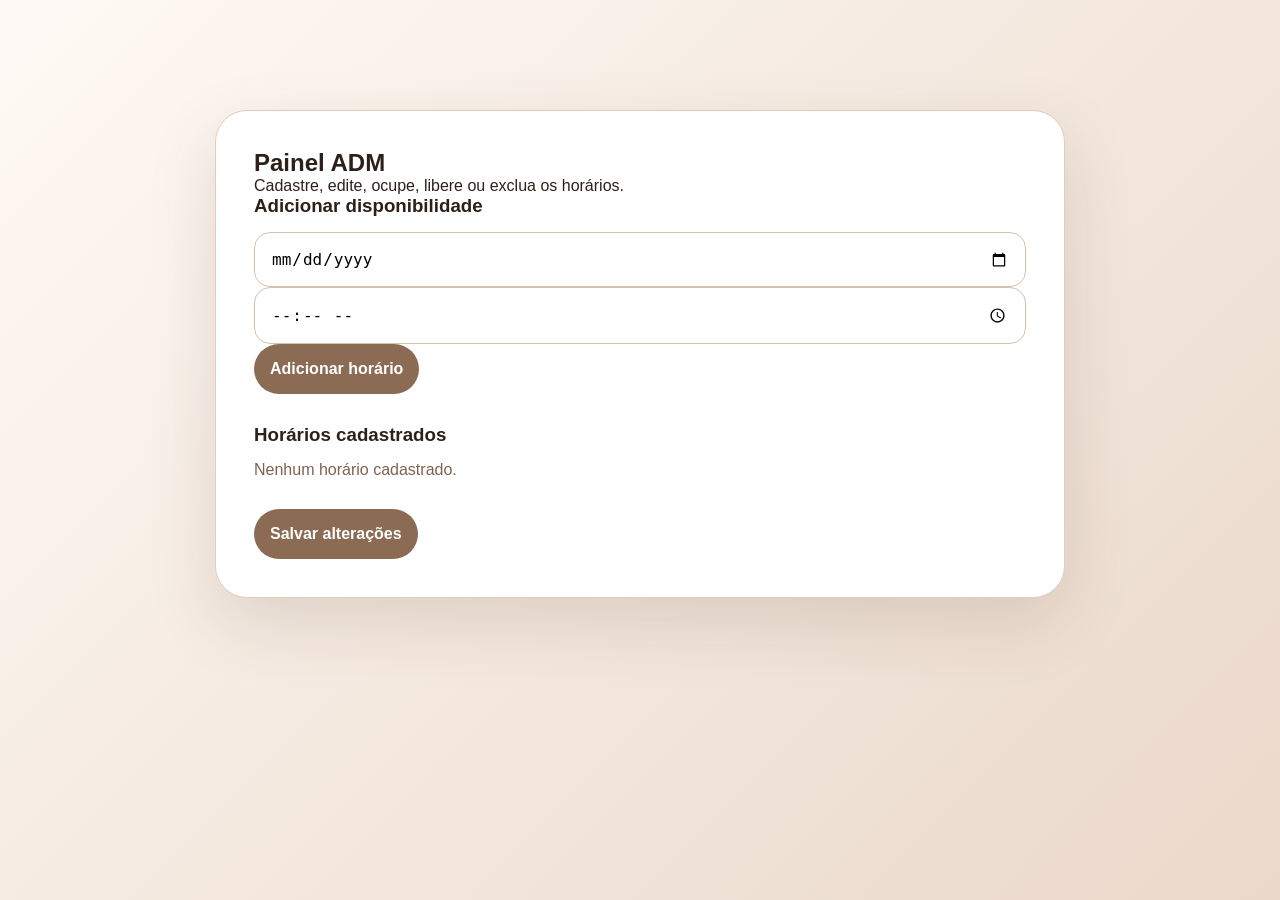
==== admin.html @ e7f26236 "Atualização" ====
<!DOCTYPE html>
<html lang="pt-BR">
<head>
  <meta charset="UTF-8">
  <meta name="viewport" content="width=device-width, initial-scale=1.0">
  <title>Painel ADM - Andressa Santos</title>
  <link rel="stylesheet" href="style.css">
</head>
<body>

<section class="agenda">
  <div class="agenda-box">
    <h2>Painel ADM</h2>
    <p>Cadastre, edite, ocupe, libere ou exclua os horários.</p>

    <div id="mensagemAdmin" class="mensagem-admin"></div>

    <div class="agenda-etapa">
      <h3>Adicionar disponibilidade</h3>

      <input type="date" id="adminData">
      <input type="time" id="adminHorario">

      <button class="btn-confirmar" onclick="adicionarHorario()">
        Adicionar horário
      </button>
    </div>

    <div class="agenda-etapa">
      <h3>Horários cadastrados</h3>
      <div id="listaHorarios" class="lista-admin"></div>
    </div>

    <button class="btn-confirmar" onclick="salvarHorarios()">
      Salvar alterações
    </button>
  </div>
</section>

<script>
  let disponibilidades = JSON.parse(localStorage.getItem("disponibilidades")) || [];
  let editandoIndex = null;

  disponibilidades = disponibilidades.map(item => ({
    ...item,
    status: item.status || "disponivel"
  }));

  function mostrarMensagem(texto) {
    const msg = document.getElementById("mensagemAdmin");
    msg.innerText = texto;
    msg.classList.add("ativo");

    setTimeout(() => {
      msg.classList.remove("ativo");
    }, 2500);
  }

  function adicionarHorario() {
    const data = document.getElementById("adminData").value;
    const horario = document.getElementById("adminHorario").value;

    if (!data || !horario) {
      mostrarMensagem("Escolha uma data e um horário.");
      return;
    }

    if (editandoIndex !== null) {
      disponibilidades[editandoIndex] = {
        ...disponibilidades[editandoIndex],
        data,
        horario
      };

      editandoIndex = null;
      mostrarMensagem("Horário editado com sucesso!");
    } else {
      disponibilidades.push({
        data,
        horario,
        status: "disponivel"
      });

      mostrarMensagem("Horário adicionado com sucesso!");
    }

    document.getElementById("adminData").value = "";
    document.getElementById("adminHorario").value = "";

    salvarAutomatico();
    renderizarHorarios();
  }

  function editarHorario(index) {
    document.getElementById("adminData").value = disponibilidades[index].data;
    document.getElementById("adminHorario").value = disponibilidades[index].horario;

    editandoIndex = index;
    mostrarMensagem("Edite os campos e clique em Adicionar horário.");
  }

  function alternarStatus(index) {
    if (disponibilidades[index].status === "ocupado") {
      disponibilidades[index].status = "disponivel";
      mostrarMensagem("Horário liberado.");
    } else {
      disponibilidades[index].status = "ocupado";
      mostrarMensagem("Horário marcado como ocupado.");
    }

    salvarAutomatico();
    renderizarHorarios();
  }

  function excluirHorario(index) {
    if (!confirm("Tem certeza que deseja excluir este horário?")) {
      return;
    }

    disponibilidades.splice(index, 1);
    salvarAutomatico();
    renderizarHorarios();
    mostrarMensagem("Horário excluído.");
  }

  function salvarAutomatico() {
    localStorage.setItem("disponibilidades", JSON.stringify(disponibilidades));
  }

  function salvarHorarios() {
    salvarAutomatico();
    mostrarMensagem("Alterações salvas com sucesso!");
  }

  function formatarData(data) {
    const partes = data.split("-");
    return `${partes[2]}/${partes[1]}/${partes[0]}`;
  }

  function renderizarHorarios() {
    const lista = document.getElementById("listaHorarios");
    lista.innerHTML = "";

    if (disponibilidades.length === 0) {
      lista.innerHTML = "<p class='aviso'>Nenhum horário cadastrado.</p>";
      return;
    }

    disponibilidades.forEach((item, index) => {
      const card = document.createElement("div");
      card.className = `card-horario-admin ${item.status === "ocupado" ? "ocupado" : ""}`;

      const textoStatus = item.status === "ocupado" ? "Ocupado" : "Disponível";
      const botaoStatus = item.status === "ocupado" ? "Liberar" : "Ocupar";

      card.innerHTML = `
        <div>
          <strong>${formatarData(item.data)}</strong>
          <span>${item.horario}</span>
          <small>${textoStatus}</small>
        </div>

        <div class="acoes-admin">
          <button onclick="editarHorario(${index})">Editar</button>
          <button onclick="alternarStatus(${index})" class="${item.status === "ocupado" ? "liberar" : "ocupar"}">${botaoStatus}</button>
          <button onclick="excluirHorario(${index})" class="excluir">Excluir</button>
        </div>
      `;

      lista.appendChild(card);
    });
  }

  renderizarHorarios();
</script>

</body>
</html>
---- style.css ----
* {
  margin: 0;
  padding: 0;
  box-sizing: border-box;
}

body {
  background: #f6eee7;
  color: #2d201b;
  overflow-x: hidden;
  font-family: "Segoe UI", sans-serif;
}

.topo {
  height: 75px;
  padding: 0 8%;
  display: flex;
  justify-content: space-between;
  align-items: center;
  background: #fffaf6;
  box-shadow: 0 5px 25px rgba(80, 50, 30, 0.06);
  position: fixed;
  top: 0;
  width: 100%;
  z-index: 50;
}

.topo h1 {
  color: #7d614d;
  font-size: 24px;
}

.topo nav {
  display: flex;
  gap: 25px;
}

.topo nav a {
  color: #3f2d27;
  text-decoration: none;
  font-weight: 700;
}

.home {
  min-height: 100vh;
  padding-top: 75px;
}

.hero {
  min-height: calc(100vh - 75px);
  padding: 5% 8%;
  display: grid;
  grid-template-columns: 0.82fr 1.18fr;
  align-items: center;
  gap: 55px;
  background: linear-gradient(135deg, #fffaf5, #ead8ca);
}

.logo-imagem img {
  width: 390px;
  max-width: 100%;
  display: block;
  margin-bottom: 22px;
}

.texto p {
  max-width: 500px;
  color: #5f4639;
  font-size: 18px;
  line-height: 1.6;
}

.botoes {
  display: flex;
  gap: 16px;
  margin-top: 32px;
}

.btn {
  padding: 15px 28px;
  border-radius: 40px;
  text-decoration: none;
  font-weight: 800;
  cursor: pointer;
  font-size: 16px;
}

.principal {
  background: #8b6b54;
  color: white;
  border: none;
}

.secundario {
  background: transparent;
  border: 1px solid #8b6b54;
  color: #8b6b54;
}

.visual {
  display: flex;
  justify-content: center;
  align-items: center;
}

.banner-codigo {
  width: 100%;
  max-width: 880px;
  height: 535px;
  position: relative;
  overflow: hidden;
  border-radius: 42px;
  background: linear-gradient(135deg, #ead9c9, #c7a084);
  box-shadow: 0 35px 90px rgba(79, 51, 31, 0.22);
}

.faixa-linhas {
  position: absolute;
  left: 0;
  top: 0;
  width: 22%;
  height: 100%;
  background: repeating-linear-gradient(
    90deg,
    #d1b69d 0px,
    #d1b69d 8px,
    #ead8c8 8px,
    #ead8c8 16px
  );
}

.curva-clara {
  position: absolute;
  right: 21%;
  top: -12%;
  width: 58%;
  height: 125%;
  background: linear-gradient(135deg, #f7eadc, #ead7c4);
  border-radius: 0 0 0 75%;
  box-shadow:
    -25px 0 45px rgba(255, 246, 228, 0.75),
    0 0 60px rgba(255, 238, 210, 0.6);
}

.detalhe-direita {
  position: absolute;
  right: 0;
  top: 0;
  width: 23%;
  height: 100%;
  background: linear-gradient(180deg, #c8a084, #b98f72);
}

.foto-banner {
  position: absolute;
  left: 45px;
  bottom: 45px;
  width: 325px;
  height: 325px;
  border-radius: 34px;
  overflow: hidden;
  border: 8px solid rgba(255, 255, 255, 0.82);
  box-shadow: 0 25px 65px rgba(72, 45, 26, 0.2);
  z-index: 5;
}

.foto-banner img {
  width: 100%;
  height: 100%;
  object-fit: cover;
}

.texto-banner {
  position: absolute;
  z-index: 6;
  right: 70px;
  top: 105px;
  width: 390px;
  color: #6a4d35;
}

.texto-banner h2 {
  font-family: "Playfair Display", serif;
  font-size: 118px;
  line-height: 0.85;
  text-align: center;
  background: linear-gradient(145deg, #f8df8a, #bd8b2f, #7d581d);
  background-clip: text;
  -webkit-background-clip: text;
  -webkit-text-fill-color: transparent;
  filter:
    drop-shadow(0 0 10px rgba(255, 224, 145, 0.55))
    drop-shadow(0 8px 10px rgba(70, 45, 20, 0.18));
}

.ornamento {
  display: flex;
  align-items: center;
  justify-content: center;
  gap: 13px;
  color: #9a744d;
  margin: 24px 0 28px;
}

.ornamento span {
  width: 82px;
  height: 1px;
  background: #9a744d;
}

.texto-banner p {
  font-size: 22px;
  line-height: 1.7;
  color: #6a4d35;
}

.escondido {
  display: none;
}

.agenda {
  min-height: 100vh;
  padding: 110px 8% 50px;
  background: linear-gradient(135deg, #fffaf5, #ead8ca);
}

.agenda-box {
  max-width: 850px;
  margin: 0 auto;
  background: white;
  padding: 38px;
  border-radius: 32px;
  box-shadow: 0 25px 70px rgba(79, 51, 31, 0.14);
  border: 1px solid #e2cdbc;
}

.voltar {
  border: none;
  background: transparent;
  color: #8b6b54;
  font-weight: 800;
  font-size: 16px;
  cursor: pointer;
  margin-bottom: 20px;
}

.agenda-cabecalho {
  text-align: center;
  margin-bottom: 40px;
}

.agenda-cabecalho span {
  color: #9a744d;
  font-weight: 800;
  letter-spacing: 4px;
  font-size: 13px;
}

.agenda-cabecalho h2 {
  font-size: 42px;
  margin: 10px 0;
}

.agenda-cabecalho p {
  color: #5f4639;
}

.agenda-etapa {
  margin-bottom: 30px;
}

.agenda-etapa h3 {
  margin-bottom: 15px;
}

.servico-opcoes,
.horarios {
  display: flex;
  flex-wrap: wrap;
  gap: 12px;
}

.servico-btn,
.horario-btn {
  padding: 13px 22px;
  border-radius: 30px;
  border: 1px solid #d8c0ad;
  background: #fbf6f0;
  color: #5f4639;
  font-weight: 800;
  cursor: pointer;
}

.servico-btn.ativo,
.horario-btn.ativo {
  background: #8b6b54;
  color: white;
  border-color: #8b6b54;
}

.agenda-etapa input {
  width: 100%;
  padding: 16px;
  border-radius: 16px;
  border: 1px solid #d8c0ad;
  font-size: 16px;
  outline: none;
}

.dados {
  display: flex;
  flex-direction: column;
  gap: 14px;
}

.btn-confirmar {
  padding: 16px;
  border-radius: 35px;
  background: #8b6b54;
  color: white;
  border: none;
  font-size: 16px;
  font-weight: 900;
  cursor: pointer;
}

.aviso {
  color: #7d6254;
}

@media (max-width: 900px) {
  .topo {
    height: auto;
    padding: 18px 6%;
    flex-direction: column;
    gap: 12px;
  }

  .topo h1 {
    font-size: 20px;
  }

  .home {
    padding-top: 115px;
  }

  .hero {
    grid-template-columns: 1fr;
    text-align: center;
    padding: 40px 6%;
  }

  .logo-imagem img {
    width: 330px;
    margin: 0 auto 22px;
  }

  .botoes {
    justify-content: center;
  }

  .banner-codigo {
    height: 640px;
  }

  .foto-banner {
    left: 50%;
    transform: translateX(-50%);
    bottom: 35px;
    width: 280px;
    height: 280px;
  }

  .texto-banner {
    top: 70px;
    left: 50%;
    transform: translateX(-50%);
    right: auto;
    width: 85%;
    text-align: center;
  }

  .texto-banner h2 {
    font-size: 92px;
  }

  .texto-banner p {
    font-size: 18px;
  }
}

.mensagem-admin {
  display: none;
  margin: 18px 0;
  padding: 14px 18px;
  border-radius: 18px;
  background: #f4e6d8;
  color: #5f4639;
  font-weight: 800;
  border: 1px solid #d8c0ad;
}

.mensagem-admin.ativo {
  display: block;
}

.lista-admin {
  display: flex;
  flex-direction: column;
  gap: 14px;
}

.card-horario-admin {
  display: flex;
  justify-content: space-between;
  align-items: center;
  gap: 12px;
  padding: 16px;
  border-radius: 20px;
  background: #fbf6f0;
  border: 1px solid #d8c0ad;
}

.card-horario-admin strong {
  display: block;
  color: #2d201b;
}

.card-horario-admin span {
  color: #7d614d;
  font-weight: 800;
}

.acoes-admin {
  display: flex;
  gap: 8px;
}

.acoes-admin button {
  border: none;
  padding: 10px 14px;
  border-radius: 20px;
  background: #8b6b54;
  color: white;
  font-weight: 800;
  cursor: pointer;
}

.acoes-admin .excluir {
  background: #8f3f35;
}

.horario-btn.ocupado {
  background: #8f3f35;
  color: white;
  border-color: #8f3f35;
  opacity: 0.85;
  cursor: not-allowed;
}

.horario-btn.ocupado::after {
  content: " ocupado";
  font-size: 12px;
  opacity: 0.9;
}

.card-horario-admin.ocupado {
  background: #fff0ee;
  border-color: #b55a50;
}

.card-horario-admin small {
  display: block;
  margin-top: 4px;
  font-weight: 800;
  color: #8b6b54;
}

.card-horario-admin.ocupado small {
  color: #8f3f35;
}

.acoes-admin .ocupar {
  background: #8f3f35;
}

.acoes-admin .liberar {
  background: #3f7f5f;
}

.acoes-admin .excluir {
  background: #2d201b;
}

.aviso-cliente {
  display: none;
  margin-bottom: 18px;
  padding: 14px 18px;
  border-radius: 18px;
  background: #fff0ee;
  border: 1px solid #b55a50;
  color: #8f3f35;
  font-weight: 800;
  text-align: center;
}

.aviso-cliente.ativo {
  display: block;
}
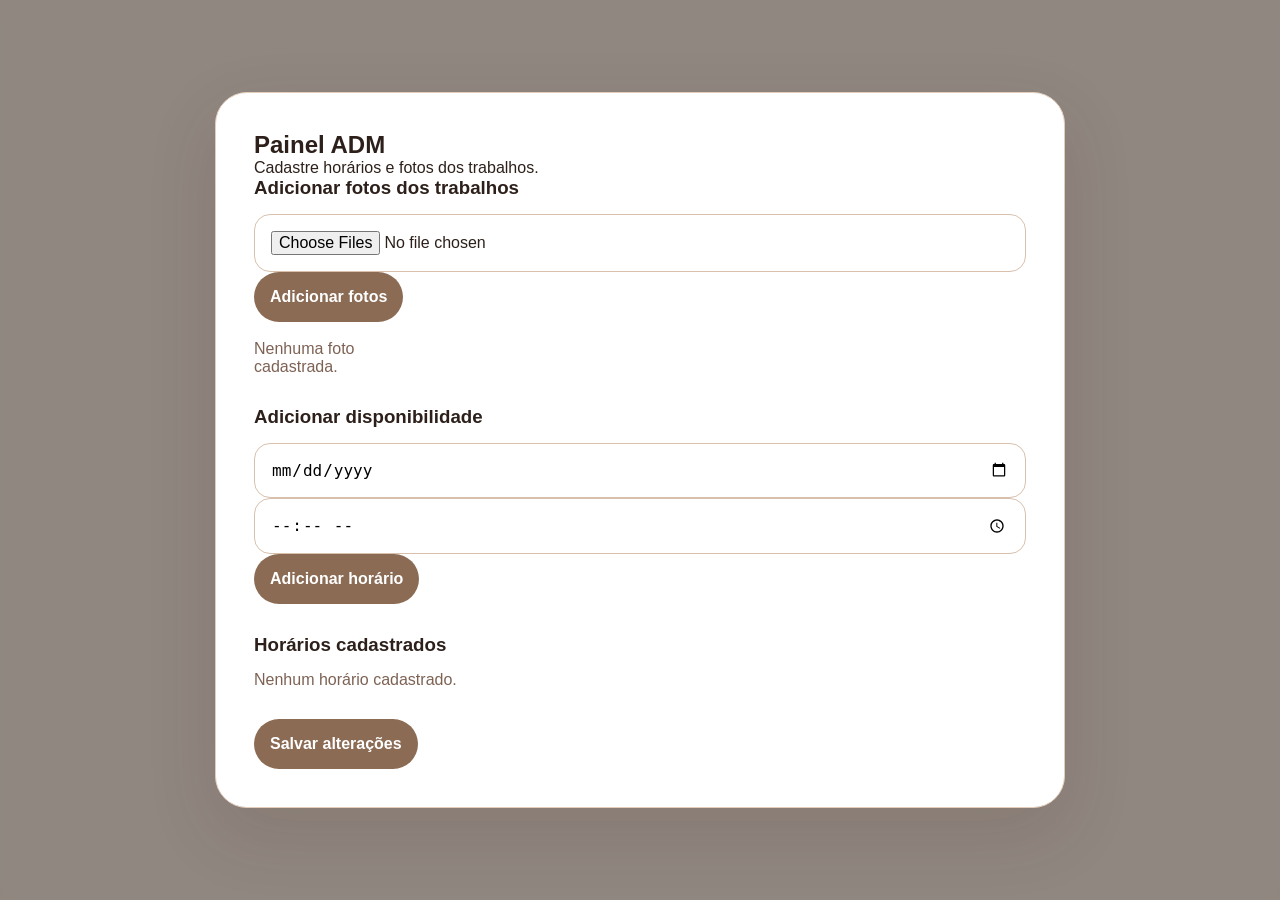
==== commit d0f26956: "Atualização" ====
--- a/admin.html
+++ b/admin.html
@@ -11,9 +11,21 @@
 <section class="agenda">
   <div class="agenda-box">
     <h2>Painel ADM</h2>
-    <p>Cadastre, edite, ocupe, libere ou exclua os horários.</p>
+    <p>Cadastre horários e fotos dos trabalhos.</p>
 
     <div id="mensagemAdmin" class="mensagem-admin"></div>
+
+    <div class="agenda-etapa">
+      <h3>Adicionar fotos dos trabalhos</h3>
+
+      <input type="file" id="adminFotos" accept="image/*" multiple>
+
+      <button class="btn-confirmar" onclick="adicionarFotos()">
+        Adicionar fotos
+      </button>
+
+      <div id="listaFotosAdmin" class="lista-fotos-admin"></div>
+    </div>
 
     <div class="agenda-etapa">
       <h3>Adicionar disponibilidade</h3>
@@ -39,6 +51,7 @@
 
 <script>
   let disponibilidades = JSON.parse(localStorage.getItem("disponibilidades")) || [];
+  let fotosTrabalhos = JSON.parse(localStorage.getItem("fotosTrabalhos")) || [];
   let editandoIndex = null;
 
   disponibilidades = disponibilidades.map(item => ({
@@ -54,6 +67,69 @@
     setTimeout(() => {
       msg.classList.remove("ativo");
     }, 2500);
+  }
+
+  function adicionarFotos() {
+    const input = document.getElementById("adminFotos");
+    const arquivos = Array.from(input.files);
+
+    if (arquivos.length === 0) {
+      mostrarMensagem("Selecione uma ou mais fotos.");
+      return;
+    }
+
+    let carregadas = 0;
+
+    arquivos.forEach(arquivo => {
+      const leitor = new FileReader();
+
+      leitor.onload = function(evento) {
+        fotosTrabalhos.push(evento.target.result);
+        carregadas++;
+
+        if (carregadas === arquivos.length) {
+          localStorage.setItem("fotosTrabalhos", JSON.stringify(fotosTrabalhos));
+          input.value = "";
+          renderizarFotosAdmin();
+          mostrarMensagem("Fotos adicionadas com sucesso!");
+        }
+      };
+
+      leitor.readAsDataURL(arquivo);
+    });
+  }
+
+  function excluirFoto(index) {
+    if (!confirm("Tem certeza que deseja excluir esta foto?")) {
+      return;
+    }
+
+    fotosTrabalhos.splice(index, 1);
+    localStorage.setItem("fotosTrabalhos", JSON.stringify(fotosTrabalhos));
+    renderizarFotosAdmin();
+    mostrarMensagem("Foto excluída.");
+  }
+
+  function renderizarFotosAdmin() {
+    const lista = document.getElementById("listaFotosAdmin");
+    lista.innerHTML = "";
+
+    if (fotosTrabalhos.length === 0) {
+      lista.innerHTML = "<p class='aviso'>Nenhuma foto cadastrada.</p>";
+      return;
+    }
+
+    fotosTrabalhos.forEach((foto, index) => {
+      const card = document.createElement("div");
+      card.className = "card-foto-admin";
+
+      card.innerHTML = `
+        <img src="${foto}" alt="Foto do trabalho">
+        <button onclick="excluirFoto(${index})">Excluir</button>
+      `;
+
+      lista.appendChild(card);
+    });
   }
 
   function adicionarHorario() {
@@ -171,6 +247,7 @@
     });
   }
 
+  renderizarFotosAdmin();
   renderizarHorarios();
 </script>
 
--- a/style.css
+++ b/style.css
@@ -215,7 +215,8 @@
 }
 
 .escondido {
-  display: none;
+  opacity: 0;
+  pointer-events: none;
 }
 
 .agenda {
@@ -506,4 +507,73 @@
 
 .aviso-cliente.ativo {
   display: block;
+}
+
+.agenda {
+  position: fixed;
+  inset: 0;
+  background: rgba(20, 10, 5, 0.45);
+  backdrop-filter: blur(8px);
+  z-index: 999;
+
+  display: flex;
+  justify-content: center;
+  align-items: center;
+
+  padding: 30px;
+
+  transition: 0.3s;
+}
+
+.agenda-box {
+  width: 100%;
+  max-width: 850px;
+
+  max-height: 92vh;
+  overflow-y: auto;
+
+  animation: subirModal 0.35s ease;
+}
+
+.foto-banner img {
+  transition: opacity 0.3s ease;
+}
+
+.foto-banner img.trocando {
+  opacity: 0;
+}
+
+.lista-fotos-admin {
+  margin-top: 18px;
+  display: grid;
+  grid-template-columns: repeat(auto-fill, minmax(130px, 1fr));
+  gap: 14px;
+}
+
+.card-foto-admin {
+  background: #fbf6f0;
+  border: 1px solid #d8c0ad;
+  border-radius: 18px;
+  overflow: hidden;
+  padding: 8px;
+}
+
+.card-foto-admin img {
+  width: 100%;
+  height: 120px;
+  object-fit: cover;
+  border-radius: 14px;
+  display: block;
+}
+
+.card-foto-admin button {
+  width: 100%;
+  margin-top: 8px;
+  border: none;
+  padding: 9px;
+  border-radius: 14px;
+  background: #2d201b;
+  color: white;
+  font-weight: 800;
+  cursor: pointer;
 }
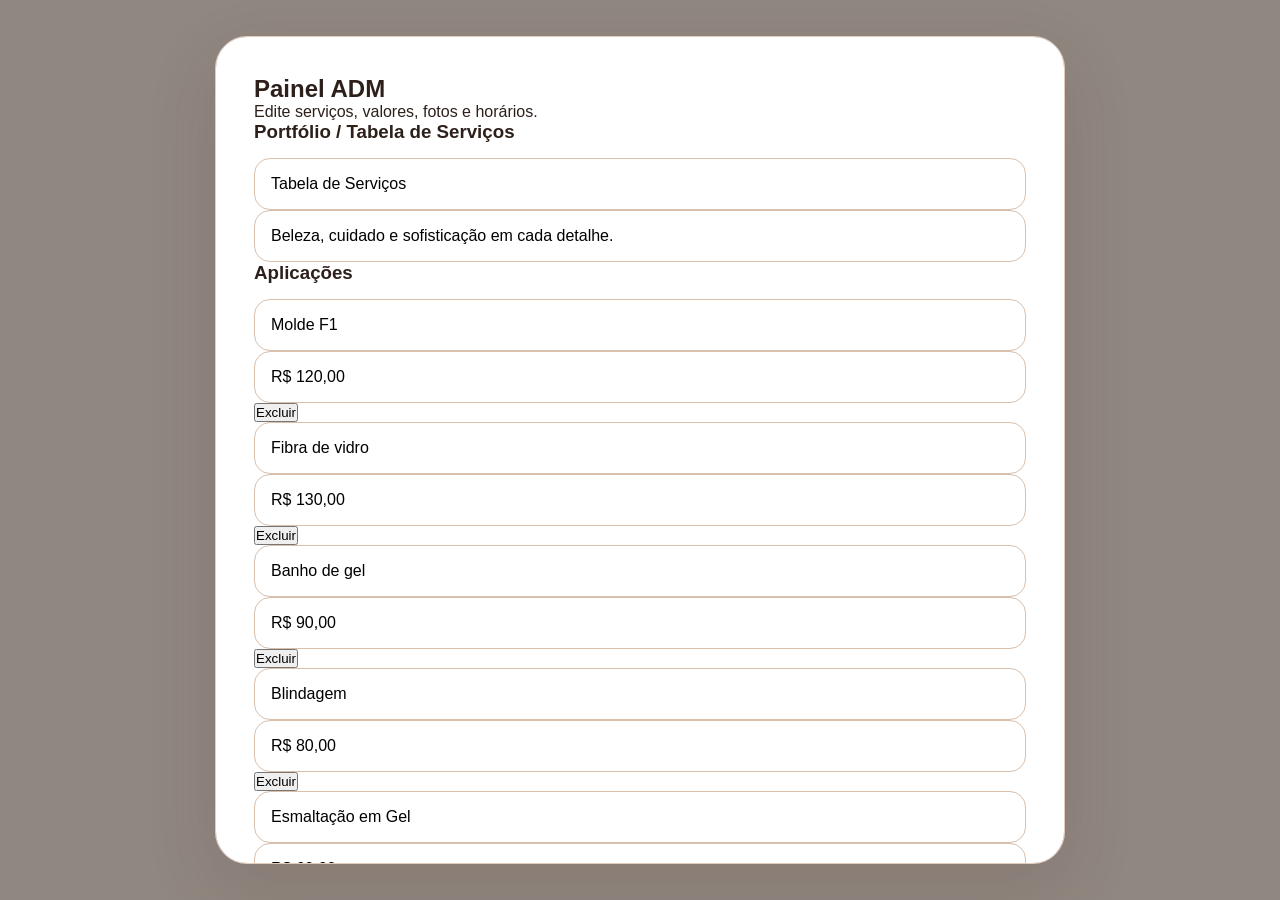
==== commit de33405d: "galeria de fotos na home" ====
--- a/admin.html
+++ b/admin.html
@@ -11,20 +11,30 @@
 <section class="agenda">
   <div class="agenda-box">
     <h2>Painel ADM</h2>
-    <p>Cadastre horários e fotos dos trabalhos.</p>
+    <p>Edite serviços, valores, fotos e horários.</p>
 
     <div id="mensagemAdmin" class="mensagem-admin"></div>
 
     <div class="agenda-etapa">
-      <h3>Adicionar fotos dos trabalhos</h3>
-
-      <input type="file" id="adminFotos" accept="image/*" multiple>
-
-      <button class="btn-confirmar" onclick="adicionarFotos()">
-        Adicionar fotos
-      </button>
-
-      <div id="listaFotosAdmin" class="lista-fotos-admin"></div>
+      <h3>Portfólio / Tabela de Serviços</h3>
+
+      <input type="text" id="portfolioTituloAdmin" placeholder="Título">
+      <input type="text" id="portfolioSubtituloAdmin" placeholder="Subtítulo">
+
+      <h3>Aplicações</h3>
+      <div id="listaAplicacoesAdmin"></div>
+      <button class="btn-confirmar" onclick="adicionarServico('aplicacoes')">Adicionar aplicação</button>
+
+      <h3>Manutenções</h3>
+      <div id="listaManutencoesAdmin"></div>
+      <button class="btn-confirmar" onclick="adicionarServico('manutencoes')">Adicionar manutenção</button>
+
+      <h3>Fotos do portfólio</h3>
+      <p class="aviso">Use nomes como: ./fotos/foto01.png</p>
+      <div id="listaFotosPortfolioAdmin"></div>
+      <button class="btn-confirmar" onclick="adicionarFotoPortfolio()">Adicionar foto</button>
+
+      <button class="btn-confirmar" onclick="salvarPortfolio()">Salvar portfólio</button>
     </div>
 
     <div class="agenda-etapa">
@@ -51,8 +61,33 @@
 
 <script>
   let disponibilidades = JSON.parse(localStorage.getItem("disponibilidades")) || [];
-  let fotosTrabalhos = JSON.parse(localStorage.getItem("fotosTrabalhos")) || [];
   let editandoIndex = null;
+
+  const portfolioPadrao = {
+    titulo: "Tabela de Serviços",
+    subtitulo: "Beleza, cuidado e sofisticação em cada detalhe.",
+    aplicacoes: [
+      { nome: "Molde F1", preco: "R$ 120,00" },
+      { nome: "Fibra de vidro", preco: "R$ 130,00" },
+      { nome: "Banho de gel", preco: "R$ 90,00" },
+      { nome: "Blindagem", preco: "R$ 80,00" },
+      { nome: "Esmaltação em Gel", preco: "R$ 60,00" }
+    ],
+    manutencoes: [
+      { nome: "Alongamento", preco: "R$ 90,00" },
+      { nome: "Banho de gel", preco: "R$ 60,00" }
+    ],
+    fotos: [
+      "./fotos/foto01.png",
+      "./fotos/foto02.png",
+      "./fotos/foto03.png",
+      "./fotos/foto04.png",
+      "./fotos/foto05.png",
+      "./fotos/foto06.png"
+    ]
+  };
+
+  let portfolioConfig = JSON.parse(localStorage.getItem("portfolioConfig")) || portfolioPadrao;
 
   disponibilidades = disponibilidades.map(item => ({
     ...item,
@@ -69,67 +104,88 @@
     }, 2500);
   }
 
-  function adicionarFotos() {
-    const input = document.getElementById("adminFotos");
-    const arquivos = Array.from(input.files);
-
-    if (arquivos.length === 0) {
-      mostrarMensagem("Selecione uma ou mais fotos.");
-      return;
-    }
-
-    let carregadas = 0;
-
-    arquivos.forEach(arquivo => {
-      const leitor = new FileReader();
-
-      leitor.onload = function(evento) {
-        fotosTrabalhos.push(evento.target.result);
-        carregadas++;
-
-        if (carregadas === arquivos.length) {
-          localStorage.setItem("fotosTrabalhos", JSON.stringify(fotosTrabalhos));
-          input.value = "";
-          renderizarFotosAdmin();
-          mostrarMensagem("Fotos adicionadas com sucesso!");
-        }
-      };
-
-      leitor.readAsDataURL(arquivo);
+  function renderizarPortfolioAdmin() {
+    document.getElementById("portfolioTituloAdmin").value = portfolioConfig.titulo;
+    document.getElementById("portfolioSubtituloAdmin").value = portfolioConfig.subtitulo;
+
+    renderizarServicosAdmin("aplicacoes", "listaAplicacoesAdmin");
+    renderizarServicosAdmin("manutencoes", "listaManutencoesAdmin");
+    renderizarFotosPortfolioAdmin();
+  }
+
+  function renderizarServicosAdmin(tipo, containerId) {
+    const container = document.getElementById(containerId);
+    container.innerHTML = "";
+
+    portfolioConfig[tipo].forEach((item, index) => {
+      const div = document.createElement("div");
+      div.className = "linha-admin-servico";
+
+      div.innerHTML = `
+        <input type="text" value="${item.nome}" placeholder="Nome do serviço" onchange="editarServico('${tipo}', ${index}, 'nome', this.value)">
+        <input type="text" value="${item.preco}" placeholder="Preço" onchange="editarServico('${tipo}', ${index}, 'preco', this.value)">
+        <button onclick="excluirServico('${tipo}', ${index})">Excluir</button>
+      `;
+
+      container.appendChild(div);
     });
   }
 
-  function excluirFoto(index) {
-    if (!confirm("Tem certeza que deseja excluir esta foto?")) {
-      return;
-    }
-
-    fotosTrabalhos.splice(index, 1);
-    localStorage.setItem("fotosTrabalhos", JSON.stringify(fotosTrabalhos));
-    renderizarFotosAdmin();
-    mostrarMensagem("Foto excluída.");
-  }
-
-  function renderizarFotosAdmin() {
-    const lista = document.getElementById("listaFotosAdmin");
+  function editarServico(tipo, index, campo, valor) {
+    portfolioConfig[tipo][index][campo] = valor;
+  }
+
+  function adicionarServico(tipo) {
+    portfolioConfig[tipo].push({
+      nome: "Novo serviço",
+      preco: "R$ 0,00"
+    });
+
+    renderizarPortfolioAdmin();
+  }
+
+  function excluirServico(tipo, index) {
+    portfolioConfig[tipo].splice(index, 1);
+    renderizarPortfolioAdmin();
+  }
+
+  function renderizarFotosPortfolioAdmin() {
+    const lista = document.getElementById("listaFotosPortfolioAdmin");
     lista.innerHTML = "";
 
-    if (fotosTrabalhos.length === 0) {
-      lista.innerHTML = "<p class='aviso'>Nenhuma foto cadastrada.</p>";
-      return;
-    }
-
-    fotosTrabalhos.forEach((foto, index) => {
-      const card = document.createElement("div");
-      card.className = "card-foto-admin";
-
-      card.innerHTML = `
-        <img src="${foto}" alt="Foto do trabalho">
-        <button onclick="excluirFoto(${index})">Excluir</button>
+    portfolioConfig.fotos.forEach((foto, index) => {
+      const div = document.createElement("div");
+      div.className = "linha-admin-servico";
+
+      div.innerHTML = `
+        <input type="text" value="${foto}" placeholder="./fotos/foto01.png" onchange="editarFotoPortfolio(${index}, this.value)">
+        <button onclick="excluirFotoPortfolio(${index})">Excluir</button>
       `;
 
-      lista.appendChild(card);
+      lista.appendChild(div);
     });
+  }
+
+  function editarFotoPortfolio(index, valor) {
+    portfolioConfig.fotos[index] = valor;
+  }
+
+  function adicionarFotoPortfolio() {
+    portfolioConfig.fotos.push("./fotos/foto01.png");
+    renderizarFotosPortfolioAdmin();
+  }
+
+  function excluirFotoPortfolio(index) {
+    portfolioConfig.fotos.splice(index, 1);
+    renderizarFotosPortfolioAdmin();
+  }
+
+  function salvarPortfolio() {
+    portfolioConfig.titulo = document.getElementById("portfolioTituloAdmin").value;
+    portfolioConfig.subtitulo = document.getElementById("portfolioSubtituloAdmin").value;
+
+    localStorage.setItem("portfolioConfig", JSON.stringify(portfolioConfig));
+    mostrarMensagem("Portfólio salvo com sucesso!");
   }
 
   function adicionarHorario() {
@@ -176,22 +232,15 @@
   }
 
   function alternarStatus(index) {
-    if (disponibilidades[index].status === "ocupado") {
-      disponibilidades[index].status = "disponivel";
-      mostrarMensagem("Horário liberado.");
-    } else {
-      disponibilidades[index].status = "ocupado";
-      mostrarMensagem("Horário marcado como ocupado.");
-    }
+    disponibilidades[index].status =
+      disponibilidades[index].status === "ocupado" ? "disponivel" : "ocupado";
 
     salvarAutomatico();
     renderizarHorarios();
   }
 
   function excluirHorario(index) {
-    if (!confirm("Tem certeza que deseja excluir este horário?")) {
-      return;
-    }
+    if (!confirm("Tem certeza que deseja excluir este horário?")) return;
 
     disponibilidades.splice(index, 1);
     salvarAutomatico();
@@ -247,7 +296,7 @@
     });
   }
 
-  renderizarFotosAdmin();
+  renderizarPortfolioAdmin();
   renderizarHorarios();
 </script>
 
--- a/style.css
+++ b/style.css
@@ -576,4 +576,302 @@
   color: white;
   font-weight: 800;
   cursor: pointer;
+}
+
+.galeria-home {
+  position: absolute;
+  left: 30px;
+  top: 40px;
+  width: 520px;
+  height: 430px;
+  z-index: 15;
+}
+
+.foto-card {
+  position: absolute;
+  background: white;
+  padding: 10px 10px 38px 10px;
+  border-radius: 6px;
+  box-shadow: 0 18px 35px rgba(0,0,0,0.22);
+  overflow: hidden;
+  transition: 0.35s ease;
+}
+
+.foto-card img {
+  width: 100%;
+  height: 100%;
+  object-fit: cover;
+  display: block;
+}
+
+.foto-card:hover {
+  transform: scale(1.05) rotate(0deg);
+  z-index: 30;
+}
+
+/* FOTO 1 */
+.foto-card-1 {
+  width: 180px;
+  height: 210px;
+  left: 10px;
+  top: 10px;
+  transform: rotate(-9deg);
+  z-index: 4;
+}
+
+/* FOTO 2 */
+.foto-card-2 {
+  width: 180px;
+  height: 210px;
+  left: 170px;
+  top: 0;
+  transform: rotate(6deg);
+  z-index: 5;
+}
+
+/* FOTO 3 */
+.foto-card-3 {
+  width: 170px;
+  height: 200px;
+  left: 330px;
+  top: 20px;
+  transform: rotate(-5deg);
+  z-index: 4;
+}
+
+/* FOTO 4 */
+.foto-card-4 {
+  width: 175px;
+  height: 205px;
+  left: 60px;
+  top: 190px;
+  transform: rotate(5deg);
+  z-index: 6;
+}
+
+/* FOTO 5 */
+.foto-card-5 {
+  width: 180px;
+  height: 205px;
+  left: 245px;
+  top: 200px;
+  transform: rotate(-7deg);
+  z-index: 7;
+}
+
+.texto-banner {
+  right: 35px;
+  width: 300px;
+}
+.galeria-home {
+  position: absolute;
+  left: 30px;
+  top: 40px;
+  width: 520px;
+  height: 430px;
+  z-index: 15;
+}
+
+.foto-card {
+  position: absolute;
+  background: white;
+  padding: 10px 10px 38px 10px;
+  border-radius: 6px;
+  box-shadow: 0 18px 35px rgba(0,0,0,0.22);
+  overflow: hidden;
+  transition: 0.35s ease;
+}
+
+.foto-card img {
+  width: 100%;
+  height: 100%;
+  object-fit: cover;
+  display: block;
+}
+
+.foto-card:hover {
+  transform: scale(1.05) rotate(0deg);
+  z-index: 30;
+}
+
+/* FOTO 1 */
+.foto-card-1 {
+  width: 180px;
+  height: 210px;
+  left: 10px;
+  top: 10px;
+  transform: rotate(-9deg);
+  z-index: 4;
+}
+
+/* FOTO 2 */
+.foto-card-2 {
+  width: 180px;
+  height: 210px;
+  left: 170px;
+  top: 0;
+  transform: rotate(6deg);
+  z-index: 5;
+}
+
+/* FOTO 3 */
+.foto-card-3 {
+  width: 170px;
+  height: 200px;
+  left: 330px;
+  top: 20px;
+  transform: rotate(-5deg);
+  z-index: 4;
+}
+
+/* FOTO 4 */
+.foto-card-4 {
+  width: 175px;
+  height: 205px;
+  left: 60px;
+  top: 190px;
+  transform: rotate(5deg);
+  z-index: 6;
+}
+
+/* FOTO 5 */
+.foto-card-5 {
+  width: 180px;
+  height: 205px;
+  left: 245px;
+  top: 200px;
+  transform: rotate(-7deg);
+  z-index: 7;
+}
+
+.texto-banner {
+  right: 35px;
+  width: 300px;
+}
+.portfolio-banner {
+  max-width: 980px;
+  height: 760px;
+  overflow: hidden;
+}
+
+.portfolio-conteudo {
+  position: relative;
+  z-index: 10;
+  height: 100%;
+  padding: 45px 55px;
+  display: grid;
+  grid-template-columns: 1fr 260px;
+  gap: 35px;
+  align-items: start;
+}
+
+.portfolio-logo-mini {
+  font-family: "Playfair Display", serif;
+  font-size: 72px;
+  font-weight: 800;
+  color: #b8862b;
+  line-height: 1;
+  margin-bottom: 10px;
+}
+
+.portfolio-info h2 {
+  font-family: "Playfair Display", serif;
+  font-size: 56px;
+  color: #3b271d;
+  text-transform: uppercase;
+  line-height: 0.95;
+  margin-bottom: 18px;
+}
+
+.portfolio-info p {
+  font-size: 20px;
+  color: #5f4639;
+  line-height: 1.4;
+  margin-bottom: 28px;
+}
+
+.portfolio-bloco {
+  margin-top: 28px;
+  padding: 28px 24px;
+  border-radius: 28px;
+  background: rgba(255, 250, 246, 0.62);
+  border: 1px solid rgba(139, 107, 84, 0.18);
+}
+
+.portfolio-tag {
+  display: inline-block;
+  margin-bottom: 22px;
+  padding: 11px 28px;
+  border-radius: 30px;
+  background: #a86f6a;
+  color: white;
+  font-weight: 900;
+  text-transform: uppercase;
+  letter-spacing: 1px;
+  font-size: 18px;
+}
+
+.linha-servico {
+  display: grid;
+  grid-template-columns: auto 1fr auto;
+  gap: 12px;
+  align-items: center;
+  font-size: 22px;
+  color: #3b271d;
+  margin: 20px 0;
+}
+
+.linha-servico .pontilhado {
+  border-bottom: 2px dotted rgba(63, 45, 39, 0.45);
+  transform: translateY(5px);
+}
+
+.linha-servico strong {
+  white-space: nowrap;
+  font-size: 22px;
+}
+
+.portfolio-fotos {
+  position: relative;
+  height: 680px;
+  padding-top: 120px;
+}
+
+.foto-servico {
+  position: absolute;
+  width: 245px;
+  height: 175px;
+  padding: 9px;
+  background: rgba(255,255,255,0.9);
+  border-radius: 30px;
+  box-shadow: 0 22px 45px rgba(72, 45, 26, 0.22);
+  transition: opacity 0.45s ease, transform 0.45s ease;
+}
+
+.foto-servico img {
+  width: 100%;
+  height: 100%;
+  object-fit: cover;
+  border-radius: 24px;
+  display: block;
+}
+
+.foto-servico-1 {
+  top: 55px;
+  right: 0;
+}
+
+.foto-servico-2 {
+  top: 255px;
+  right: 0;
+}
+
+.foto-servico-3 {
+  top: 455px;
+  right: 0;
+}
+
+.foto-servico.trocando {
+  opacity: 0;
+  transform: scale(0.94);
 }
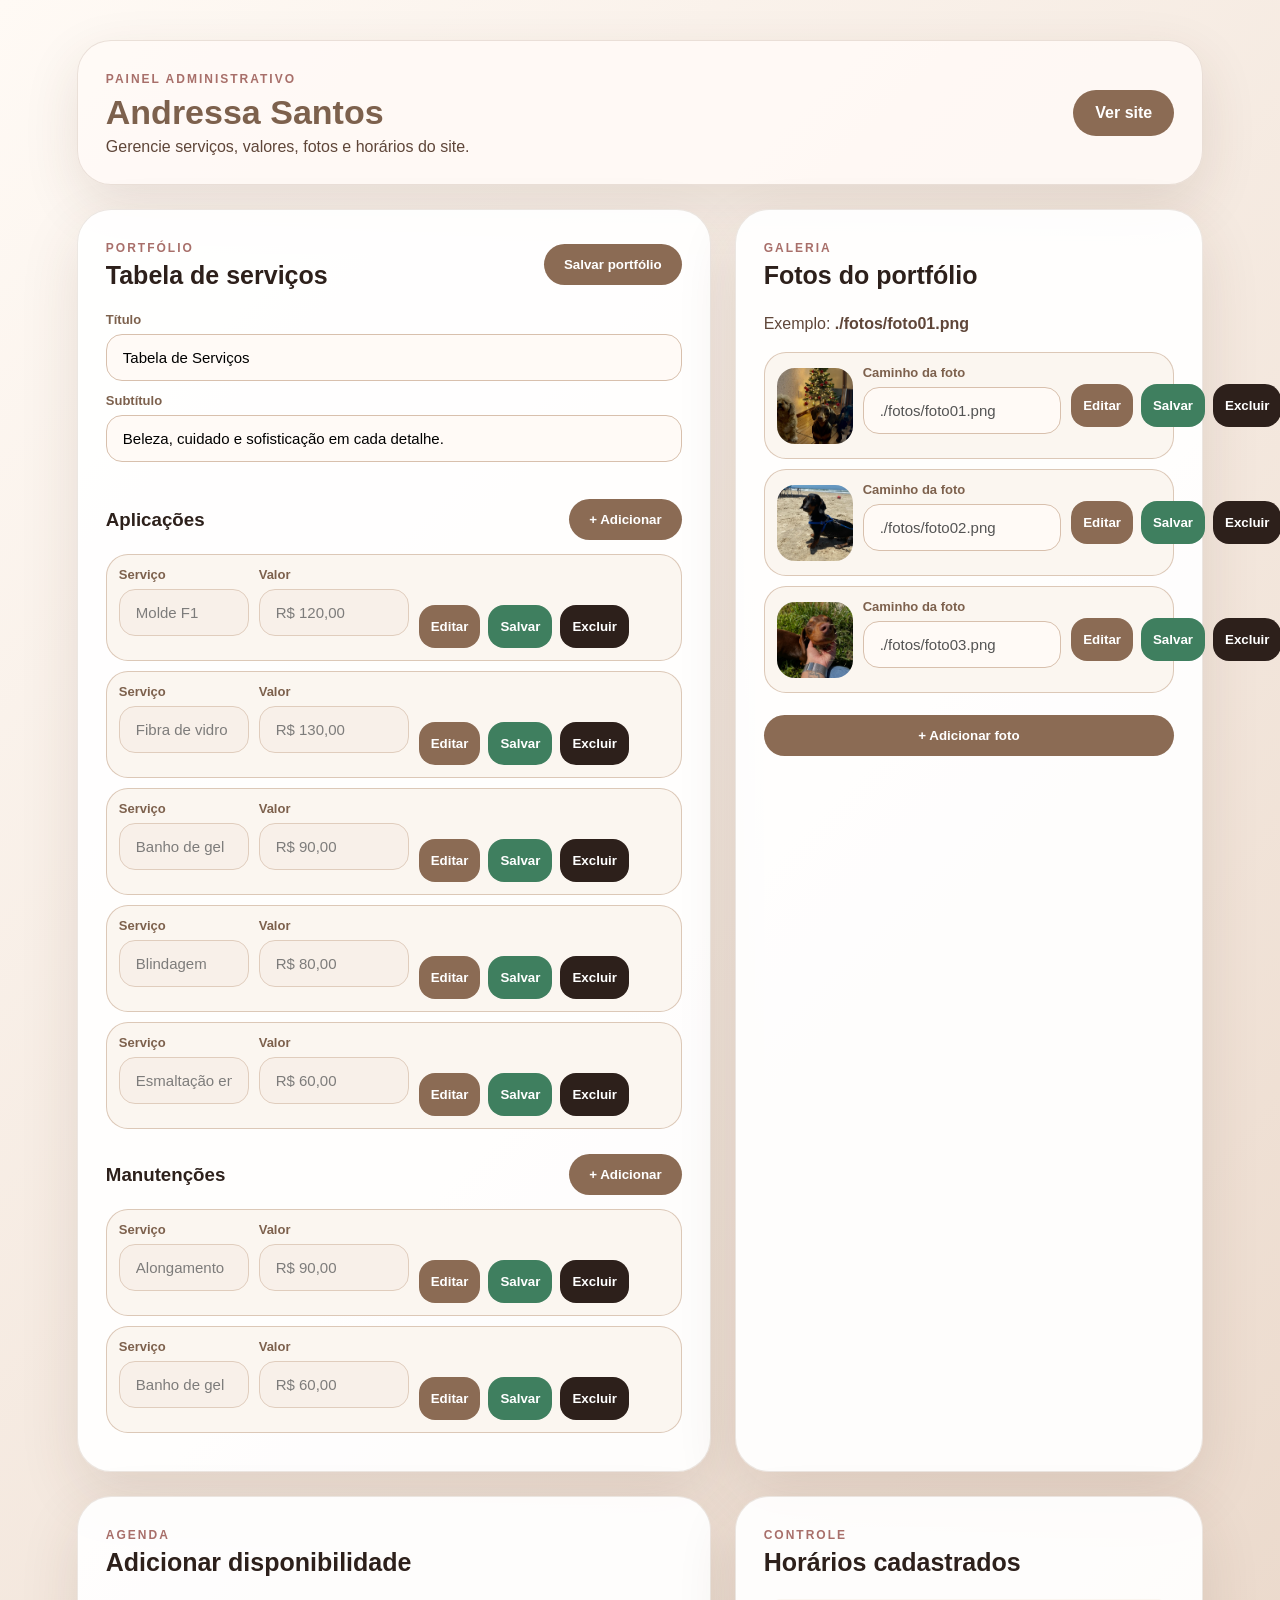
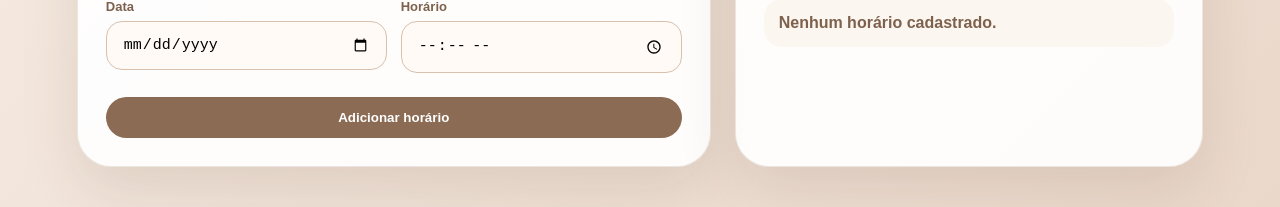
==== commit 84fe2b8d: "Novo portfolio premium" ====
--- a/admin.html
+++ b/admin.html
@@ -6,56 +6,110 @@
   <title>Painel ADM - Andressa Santos</title>
   <link rel="stylesheet" href="style.css">
 </head>
-<body>
-
-<section class="agenda">
-  <div class="agenda-box">
-    <h2>Painel ADM</h2>
-    <p>Edite serviços, valores, fotos e horários.</p>
+
+<body class="admin-page">
+
+<section class="admin-layout">
+  <div class="admin-shell">
+
+    <div class="admin-header">
+      <div>
+        <span>Painel administrativo</span>
+        <h1>Andressa Santos</h1>
+        <p>Gerencie serviços, valores, fotos e horários do site.</p>
+      </div>
+
+      <a href="index.html" class="admin-link">Ver site</a>
+    </div>
 
     <div id="mensagemAdmin" class="mensagem-admin"></div>
 
-    <div class="agenda-etapa">
-      <h3>Portfólio / Tabela de Serviços</h3>
-
-      <input type="text" id="portfolioTituloAdmin" placeholder="Título">
-      <input type="text" id="portfolioSubtituloAdmin" placeholder="Subtítulo">
-
-      <h3>Aplicações</h3>
-      <div id="listaAplicacoesAdmin"></div>
-      <button class="btn-confirmar" onclick="adicionarServico('aplicacoes')">Adicionar aplicação</button>
-
-      <h3>Manutenções</h3>
-      <div id="listaManutencoesAdmin"></div>
-      <button class="btn-confirmar" onclick="adicionarServico('manutencoes')">Adicionar manutenção</button>
-
-      <h3>Fotos do portfólio</h3>
-      <p class="aviso">Use nomes como: ./fotos/foto01.png</p>
-      <div id="listaFotosPortfolioAdmin"></div>
-      <button class="btn-confirmar" onclick="adicionarFotoPortfolio()">Adicionar foto</button>
-
-      <button class="btn-confirmar" onclick="salvarPortfolio()">Salvar portfólio</button>
+    <div class="admin-grid">
+
+      <div class="admin-card">
+        <div class="admin-card-top">
+          <div>
+            <span>Portfólio</span>
+            <h2>Tabela de serviços</h2>
+          </div>
+          <button class="admin-save" onclick="salvarPortfolio()">Salvar portfólio</button>
+        </div>
+
+        <div class="admin-form">
+          <label>Título</label>
+          <input type="text" id="portfolioTituloAdmin" placeholder="Título">
+
+          <label>Subtítulo</label>
+          <input type="text" id="portfolioSubtituloAdmin" placeholder="Subtítulo">
+        </div>
+
+        <div class="admin-section-title">
+          <h3>Aplicações</h3>
+          <button onclick="adicionarServico('aplicacoes')">+ Adicionar</button>
+        </div>
+
+        <div id="listaAplicacoesAdmin"></div>
+
+        <div class="admin-section-title">
+          <h3>Manutenções</h3>
+          <button onclick="adicionarServico('manutencoes')">+ Adicionar</button>
+        </div>
+
+        <div id="listaManutencoesAdmin"></div>
+      </div>
+
+      <div class="admin-card">
+        <div class="admin-card-top">
+          <div>
+            <span>Galeria</span>
+            <h2>Fotos do portfólio</h2>
+          </div>
+        </div>
+
+        <p class="admin-ajuda">
+          Exemplo: <strong>./fotos/foto01.png</strong>
+        </p>
+
+        <div id="listaFotosPortfolioAdmin"></div>
+
+        <button class="admin-save full" onclick="adicionarFotoPortfolio()">+ Adicionar foto</button>
+      </div>
+
+      <div class="admin-card">
+        <div class="admin-card-top">
+          <div>
+            <span>Agenda</span>
+            <h2>Adicionar disponibilidade</h2>
+          </div>
+        </div>
+
+        <div class="admin-form duas-colunas">
+          <div>
+            <label>Data</label>
+            <input type="date" id="adminData">
+          </div>
+
+          <div>
+            <label>Horário</label>
+            <input type="time" id="adminHorario">
+          </div>
+        </div>
+
+        <button class="admin-save full" onclick="adicionarHorario()">Adicionar horário</button>
+      </div>
+
+      <div class="admin-card">
+        <div class="admin-card-top">
+          <div>
+            <span>Controle</span>
+            <h2>Horários cadastrados</h2>
+          </div>
+        </div>
+
+        <div id="listaHorarios"></div>
+      </div>
+
     </div>
-
-    <div class="agenda-etapa">
-      <h3>Adicionar disponibilidade</h3>
-
-      <input type="date" id="adminData">
-      <input type="time" id="adminHorario">
-
-      <button class="btn-confirmar" onclick="adicionarHorario()">
-        Adicionar horário
-      </button>
-    </div>
-
-    <div class="agenda-etapa">
-      <h3>Horários cadastrados</h3>
-      <div id="listaHorarios" class="lista-admin"></div>
-    </div>
-
-    <button class="btn-confirmar" onclick="salvarHorarios()">
-      Salvar alterações
-    </button>
   </div>
 </section>
 
@@ -80,10 +134,7 @@
     fotos: [
       "./fotos/foto01.png",
       "./fotos/foto02.png",
-      "./fotos/foto03.png",
-      "./fotos/foto04.png",
-      "./fotos/foto05.png",
-      "./fotos/foto06.png"
+      "./fotos/foto03.png"
     ]
   };
 
@@ -101,12 +152,16 @@
 
     setTimeout(() => {
       msg.classList.remove("ativo");
-    }, 2500);
+    }, 2600);
+  }
+
+  function salvarStoragePortfolio() {
+    localStorage.setItem("portfolioConfig", JSON.stringify(portfolioConfig));
   }
 
   function renderizarPortfolioAdmin() {
-    document.getElementById("portfolioTituloAdmin").value = portfolioConfig.titulo;
-    document.getElementById("portfolioSubtituloAdmin").value = portfolioConfig.subtitulo;
+    document.getElementById("portfolioTituloAdmin").value = portfolioConfig.titulo || "";
+    document.getElementById("portfolioSubtituloAdmin").value = portfolioConfig.subtitulo || "";
 
     renderizarServicosAdmin("aplicacoes", "listaAplicacoesAdmin");
     renderizarServicosAdmin("manutencoes", "listaManutencoesAdmin");
@@ -119,20 +174,52 @@
 
     portfolioConfig[tipo].forEach((item, index) => {
       const div = document.createElement("div");
-      div.className = "linha-admin-servico";
+      div.className = "admin-servico-item";
 
       div.innerHTML = `
-        <input type="text" value="${item.nome}" placeholder="Nome do serviço" onchange="editarServico('${tipo}', ${index}, 'nome', this.value)">
-        <input type="text" value="${item.preco}" placeholder="Preço" onchange="editarServico('${tipo}', ${index}, 'preco', this.value)">
-        <button onclick="excluirServico('${tipo}', ${index})">Excluir</button>
+        <div>
+          <label>Serviço</label>
+          <input id="${tipo}-nome-${index}" type="text" value="${item.nome}" disabled>
+        </div>
+
+        <div>
+          <label>Valor</label>
+          <input id="${tipo}-preco-${index}" type="text" value="${item.preco}" disabled>
+        </div>
+
+        <div class="admin-acoes-item">
+          <button class="admin-edit" onclick="editarLinhaServico('${tipo}', ${index})">Editar</button>
+          <button class="admin-save-small" onclick="salvarLinhaServico('${tipo}', ${index})">Salvar</button>
+          <button class="admin-delete" onclick="excluirServico('${tipo}', ${index})">Excluir</button>
+        </div>
       `;
 
       container.appendChild(div);
     });
   }
 
-  function editarServico(tipo, index, campo, valor) {
-    portfolioConfig[tipo][index][campo] = valor;
+  function editarLinhaServico(tipo, index) {
+    document.getElementById(`${tipo}-nome-${index}`).disabled = false;
+    document.getElementById(`${tipo}-preco-${index}`).disabled = false;
+    document.getElementById(`${tipo}-nome-${index}`).focus();
+    mostrarMensagem("Agora você pode editar este serviço.");
+  }
+
+  function salvarLinhaServico(tipo, index) {
+    const nome = document.getElementById(`${tipo}-nome-${index}`).value.trim();
+    const preco = document.getElementById(`${tipo}-preco-${index}`).value.trim();
+
+    if (!nome || !preco) {
+      mostrarMensagem("Preencha o nome e o valor.");
+      return;
+    }
+
+    portfolioConfig[tipo][index].nome = nome;
+    portfolioConfig[tipo][index].preco = preco;
+
+    salvarStoragePortfolio();
+    renderizarPortfolioAdmin();
+    mostrarMensagem("Serviço salvo com sucesso!");
   }
 
   function adicionarServico(tipo) {
@@ -141,12 +228,22 @@
       preco: "R$ 0,00"
     });
 
+    salvarStoragePortfolio();
     renderizarPortfolioAdmin();
+    mostrarMensagem("Serviço adicionado. Clique em Editar para alterar.");
   }
 
   function excluirServico(tipo, index) {
+    const nome = portfolioConfig[tipo][index].nome;
+
+    if (!confirm(`Tem certeza que deseja excluir "${nome}"?`)) {
+      return;
+    }
+
     portfolioConfig[tipo].splice(index, 1);
+    salvarStoragePortfolio();
     renderizarPortfolioAdmin();
+    mostrarMensagem("Serviço excluído.");
   }
 
   function renderizarFotosPortfolioAdmin() {
@@ -155,36 +252,73 @@
 
     portfolioConfig.fotos.forEach((foto, index) => {
       const div = document.createElement("div");
-      div.className = "linha-admin-servico";
+      div.className = "admin-foto-item";
 
       div.innerHTML = `
-        <input type="text" value="${foto}" placeholder="./fotos/foto01.png" onchange="editarFotoPortfolio(${index}, this.value)">
-        <button onclick="excluirFotoPortfolio(${index})">Excluir</button>
+        <div class="admin-preview">
+          <img src="${foto}" alt="Prévia da foto">
+        </div>
+
+        <div>
+          <label>Caminho da foto</label>
+          <input id="foto-${index}" type="text" value="${foto}" disabled>
+        </div>
+
+        <div class="admin-acoes-item">
+          <button class="admin-edit" onclick="editarFotoLinha(${index})">Editar</button>
+          <button class="admin-save-small" onclick="salvarFotoLinha(${index})">Salvar</button>
+          <button class="admin-delete" onclick="excluirFotoPortfolio(${index})">Excluir</button>
+        </div>
       `;
 
       lista.appendChild(div);
     });
   }
 
-  function editarFotoPortfolio(index, valor) {
+  function editarFotoLinha(index) {
+    document.getElementById(`foto-${index}`).disabled = false;
+    document.getElementById(`foto-${index}`).focus();
+    mostrarMensagem("Agora você pode editar o caminho da foto.");
+  }
+
+  function salvarFotoLinha(index) {
+    const valor = document.getElementById(`foto-${index}`).value.trim();
+
+    if (!valor) {
+      mostrarMensagem("Preencha o caminho da foto.");
+      return;
+    }
+
     portfolioConfig.fotos[index] = valor;
+
+    salvarStoragePortfolio();
+    renderizarFotosPortfolioAdmin();
+    mostrarMensagem("Foto salva com sucesso!");
   }
 
   function adicionarFotoPortfolio() {
     portfolioConfig.fotos.push("./fotos/foto01.png");
+    salvarStoragePortfolio();
     renderizarFotosPortfolioAdmin();
+    mostrarMensagem("Foto adicionada. Clique em Editar para alterar.");
   }
 
   function excluirFotoPortfolio(index) {
+    if (!confirm("Tem certeza que deseja excluir esta foto?")) {
+      return;
+    }
+
     portfolioConfig.fotos.splice(index, 1);
+    salvarStoragePortfolio();
     renderizarFotosPortfolioAdmin();
+    mostrarMensagem("Foto excluída.");
   }
 
   function salvarPortfolio() {
-    portfolioConfig.titulo = document.getElementById("portfolioTituloAdmin").value;
-    portfolioConfig.subtitulo = document.getElementById("portfolioSubtituloAdmin").value;
-
-    localStorage.setItem("portfolioConfig", JSON.stringify(portfolioConfig));
+    portfolioConfig.titulo = document.getElementById("portfolioTituloAdmin").value.trim();
+    portfolioConfig.subtitulo = document.getElementById("portfolioSubtituloAdmin").value.trim();
+
+    salvarStoragePortfolio();
     mostrarMensagem("Portfólio salvo com sucesso!");
   }
 
@@ -228,7 +362,7 @@
     document.getElementById("adminHorario").value = disponibilidades[index].horario;
 
     editandoIndex = index;
-    mostrarMensagem("Edite os campos e clique em Adicionar horário.");
+    mostrarMensagem("Altere a data/horário e clique em Adicionar horário.");
   }
 
   function alternarStatus(index) {
@@ -237,10 +371,13 @@
 
     salvarAutomatico();
     renderizarHorarios();
+    mostrarMensagem("Status atualizado.");
   }
 
   function excluirHorario(index) {
-    if (!confirm("Tem certeza que deseja excluir este horário?")) return;
+    if (!confirm("Tem certeza que deseja excluir este horário?")) {
+      return;
+    }
 
     disponibilidades.splice(index, 1);
     salvarAutomatico();
@@ -252,11 +389,6 @@
     localStorage.setItem("disponibilidades", JSON.stringify(disponibilidades));
   }
 
-  function salvarHorarios() {
-    salvarAutomatico();
-    mostrarMensagem("Alterações salvas com sucesso!");
-  }
-
   function formatarData(data) {
     const partes = data.split("-");
     return `${partes[2]}/${partes[1]}/${partes[0]}`;
@@ -267,33 +399,35 @@
     lista.innerHTML = "";
 
     if (disponibilidades.length === 0) {
-      lista.innerHTML = "<p class='aviso'>Nenhum horário cadastrado.</p>";
-      return;
-    }
-
-    disponibilidades.forEach((item, index) => {
-      const card = document.createElement("div");
-      card.className = `card-horario-admin ${item.status === "ocupado" ? "ocupado" : ""}`;
-
-      const textoStatus = item.status === "ocupado" ? "Ocupado" : "Disponível";
-      const botaoStatus = item.status === "ocupado" ? "Liberar" : "Ocupar";
-
-      card.innerHTML = `
-        <div>
-          <strong>${formatarData(item.data)}</strong>
-          <span>${item.horario}</span>
-          <small>${textoStatus}</small>
-        </div>
-
-        <div class="acoes-admin">
-          <button onclick="editarHorario(${index})">Editar</button>
-          <button onclick="alternarStatus(${index})" class="${item.status === "ocupado" ? "liberar" : "ocupar"}">${botaoStatus}</button>
-          <button onclick="excluirHorario(${index})" class="excluir">Excluir</button>
-        </div>
-      `;
-
-      lista.appendChild(card);
-    });
+      lista.innerHTML = "<p class='admin-vazio'>Nenhum horário cadastrado.</p>";
+      return;
+    }
+
+    disponibilidades
+      .sort((a, b) => `${a.data}${a.horario}`.localeCompare(`${b.data}${b.horario}`))
+      .forEach((item, index) => {
+        const card = document.createElement("div");
+        card.className = `admin-horario-item ${item.status === "ocupado" ? "ocupado" : ""}`;
+
+        const textoStatus = item.status === "ocupado" ? "Ocupado" : "Disponível";
+        const botaoStatus = item.status === "ocupado" ? "Liberar" : "Ocupar";
+
+        card.innerHTML = `
+          <div>
+            <strong>${formatarData(item.data)}</strong>
+            <span>${item.horario}</span>
+            <small>${textoStatus}</small>
+          </div>
+
+          <div class="admin-horario-acoes">
+            <button onclick="editarHorario(${index})">Editar</button>
+            <button onclick="alternarStatus(${index})">${botaoStatus}</button>
+            <button class="danger" onclick="excluirHorario(${index})">Excluir</button>
+          </div>
+        `;
+
+        lista.appendChild(card);
+      });
   }
 
   renderizarPortfolioAdmin();
--- a/style.css
+++ b/style.css
@@ -1,126 +1,123 @@
-* {
-  margin: 0;
-  padding: 0;
-  box-sizing: border-box;
-}
-
-body {
-  background: #f6eee7;
-  color: #2d201b;
-  overflow-x: hidden;
-  font-family: "Segoe UI", sans-serif;
-}
-
-.topo {
-  height: 75px;
-  padding: 0 8%;
-  display: flex;
-  justify-content: space-between;
-  align-items: center;
-  background: #fffaf6;
-  box-shadow: 0 5px 25px rgba(80, 50, 30, 0.06);
-  position: fixed;
-  top: 0;
-  width: 100%;
-  z-index: 50;
-}
-
-.topo h1 {
-  color: #7d614d;
-  font-size: 24px;
-}
-
-.topo nav {
-  display: flex;
-  gap: 25px;
-}
-
-.topo nav a {
-  color: #3f2d27;
-  text-decoration: none;
-  font-weight: 700;
-}
-
-.home {
-  min-height: 100vh;
-  padding-top: 75px;
-}
-
-.hero {
-  min-height: calc(100vh - 75px);
-  padding: 5% 8%;
-  display: grid;
-  grid-template-columns: 0.82fr 1.18fr;
-  align-items: center;
-  gap: 55px;
-  background: linear-gradient(135deg, #fffaf5, #ead8ca);
-}
-
-.logo-imagem img {
-  width: 390px;
-  max-width: 100%;
-  display: block;
-  margin-bottom: 22px;
-}
-
-.texto p {
-  max-width: 500px;
-  color: #5f4639;
-  font-size: 18px;
-  line-height: 1.6;
-}
-
-.botoes {
-  display: flex;
-  gap: 16px;
-  margin-top: 32px;
-}
-
-.btn {
-  padding: 15px 28px;
-  border-radius: 40px;
-  text-decoration: none;
-  font-weight: 800;
-  cursor: pointer;
-  font-size: 16px;
-}
-
-.principal {
-  background: #8b6b54;
-  color: white;
-  border: none;
-}
-
-.secundario {
-  background: transparent;
-  border: 1px solid #8b6b54;
-  color: #8b6b54;
-}
-
-.visual {
-  display: flex;
-  justify-content: center;
-  align-items: center;
-}
-
-.banner-codigo {
-  width: 100%;
-  max-width: 880px;
-  height: 535px;
-  position: relative;
-  overflow: hidden;
-  border-radius: 42px;
-  background: linear-gradient(135deg, #ead9c9, #c7a084);
-  box-shadow: 0 35px 90px rgba(79, 51, 31, 0.22);
-}
-
-.faixa-linhas {
-  position: absolute;
-  left: 0;
-  top: 0;
-  width: 22%;
-  height: 100%;
-  background: repeating-linear-gradient(
+*{
+  margin:0;
+  padding:0;
+  box-sizing:border-box;
+}
+
+body{
+  background:#f6eee7;
+  color:#2d201b;
+  overflow-x:hidden;
+  font-family:"Segoe UI",sans-serif;
+}
+
+/* TOPO */
+
+.topo{
+  height:78px;
+  padding:0 7%;
+  display:flex;
+  justify-content:space-between;
+  align-items:center;
+  background:#fffaf6;
+  box-shadow:0 8px 25px rgba(0,0,0,0.05);
+  position:fixed;
+  top:0;
+  width:100%;
+  z-index:999;
+}
+
+.topo h1{
+  font-size:25px;
+  color:#7d614d;
+}
+
+.topo nav{
+  display:flex;
+  gap:24px;
+}
+
+.topo nav a{
+  text-decoration:none;
+  color:#3f2d27;
+  font-weight:700;
+}
+
+/* HOME */
+
+.home{
+  min-height:100vh;
+  padding-top:78px;
+}
+
+.hero{
+  min-height:calc(100vh - 78px);
+  padding:45px 7%;
+  display:grid;
+  grid-template-columns:0.72fr 1.28fr;
+  align-items:center;
+  gap:55px;
+  background:linear-gradient(135deg,#fffaf5,#ead8ca);
+}
+
+.logo-imagem img{
+  width:390px;
+  max-width:100%;
+  display:block;
+}
+
+.botoes{
+  display:flex;
+  gap:18px;
+  margin-top:35px;
+}
+
+.btn{
+  padding:16px 28px;
+  border-radius:40px;
+  text-decoration:none;
+  font-size:16px;
+  font-weight:800;
+  cursor:pointer;
+}
+
+.principal{
+  background:#8b6b54;
+  color:white;
+  border:none;
+}
+
+.secundario{
+  border:1px solid #8b6b54;
+  color:#8b6b54;
+  background:transparent;
+}
+
+/* PORTFÓLIO */
+
+.visual{
+  display:flex;
+  justify-content:center;
+}
+
+.portfolio-card{
+  width:100%;
+  max-width:980px;
+  height:650px;
+  position:relative;
+  overflow:hidden;
+  border-radius:42px;
+  background:linear-gradient(135deg,#ead9c9,#c7a084);
+  box-shadow:0 35px 90px rgba(79,51,31,0.22);
+}
+
+.faixa-linhas{
+  position:absolute;
+  left:0;
+  top:0;
+  width:20%;
+  height:100%;
+  background:repeating-linear-gradient(
     90deg,
     #d1b69d 0px,
     #d1b69d 8px,
@@ -129,749 +126,754 @@
   );
 }
 
-.curva-clara {
-  position: absolute;
-  right: 21%;
-  top: -12%;
-  width: 58%;
-  height: 125%;
-  background: linear-gradient(135deg, #f7eadc, #ead7c4);
-  border-radius: 0 0 0 75%;
-  box-shadow:
-    -25px 0 45px rgba(255, 246, 228, 0.75),
-    0 0 60px rgba(255, 238, 210, 0.6);
-}
-
-.detalhe-direita {
-  position: absolute;
-  right: 0;
-  top: 0;
-  width: 23%;
-  height: 100%;
-  background: linear-gradient(180deg, #c8a084, #b98f72);
-}
-
-.foto-banner {
-  position: absolute;
-  left: 45px;
-  bottom: 45px;
-  width: 325px;
-  height: 325px;
-  border-radius: 34px;
-  overflow: hidden;
-  border: 8px solid rgba(255, 255, 255, 0.82);
-  box-shadow: 0 25px 65px rgba(72, 45, 26, 0.2);
-  z-index: 5;
-}
-
-.foto-banner img {
-  width: 100%;
-  height: 100%;
-  object-fit: cover;
-}
-
-.texto-banner {
-  position: absolute;
-  z-index: 6;
-  right: 70px;
-  top: 105px;
-  width: 390px;
-  color: #6a4d35;
-}
-
-.texto-banner h2 {
-  font-family: "Playfair Display", serif;
-  font-size: 118px;
-  line-height: 0.85;
-  text-align: center;
-  background: linear-gradient(145deg, #f8df8a, #bd8b2f, #7d581d);
-  background-clip: text;
-  -webkit-background-clip: text;
-  -webkit-text-fill-color: transparent;
-  filter:
-    drop-shadow(0 0 10px rgba(255, 224, 145, 0.55))
-    drop-shadow(0 8px 10px rgba(70, 45, 20, 0.18));
-}
-
-.ornamento {
+.detalhe-direita{
+  position:absolute;
+  right:0;
+  top:0;
+  width:22%;
+  height:100%;
+  background:linear-gradient(180deg,#c8a084,#b98f72);
+}
+
+.portfolio-area{
+  position:relative;
+  z-index:10;
+  height:100%;
+  padding:42px 45px;
+  display:grid;
+  grid-template-columns:1fr 260px;
+  gap:30px;
+  align-items:start;
+}
+
+.portfolio-logo,
+.portfolio-info h2,
+.portfolio-info p{
+  display:none;
+}
+
+.portfolio-info{
+  padding-top:0;
+}
+
+.portfolio-bloco{
+  margin:0 0 24px 0;
+  padding:24px 26px;
+  border-radius:30px;
+  background:rgba(255,250,246,0.66);
+  border:1px solid rgba(139,107,84,0.18);
+  box-shadow:0 18px 45px rgba(79,51,31,0.08);
+}
+
+.portfolio-tag{
+  display:inline-block;
+  margin-bottom:18px;
+  padding:10px 26px;
+  border-radius:40px;
+  background:#a86f6a;
+  color:white;
+  font-weight:900;
+  letter-spacing:1px;
+  text-transform:uppercase;
+  font-size:16px;
+}
+
+.linha-servico{
+  display:grid;
+  grid-template-columns:auto 1fr auto;
+  gap:12px;
+  align-items:center;
+  margin:15px 0;
+  font-size:19px;
+  color:#3b271d;
+}
+
+.linha-servico strong{
+  white-space:nowrap;
+  font-size:19px;
+  font-weight:900;
+}
+
+.pontilhado{
+  border-bottom:2px dotted rgba(63,45,39,0.45);
+  transform:translateY(4px);
+}
+
+/* FOTOS */
+
+.portfolio-fotos{
+  position:relative;
+  height:100%;
+}
+
+.foto-servico{
+  position:absolute;
+  width:235px;
+  height:155px;
+  padding:8px;
+  border-radius:28px;
+  background:rgba(255,255,255,0.92);
+  box-shadow:0 25px 45px rgba(72,45,26,0.25);
+  transition:0.45s ease;
+}
+
+.foto-servico img{
+  width:100%;
+  height:100%;
+  object-fit:cover;
+  border-radius:21px;
+}
+
+.foto-servico-1{
+  top:20px;
+  right:0;
+}
+
+.foto-servico-2{
+  top:218px;
+  right:18px;
+}
+
+.foto-servico-3{
+  top:416px;
+  right:0;
+}
+
+.foto-servico.trocando{
+  opacity:0;
+  transform:scale(0.92);
+}
+
+/* AGENDA */
+
+.escondido{
+  opacity:0;
+  pointer-events:none;
+}
+
+.agenda{
+  position:fixed;
+  inset:0;
+  background:rgba(20,10,5,0.45);
+  backdrop-filter:blur(8px);
+  z-index:9999;
+  display:flex;
+  justify-content:center;
+  align-items:center;
+  padding:30px;
+}
+
+.agenda-box{
+  width:100%;
+  max-width:850px;
+  max-height:92vh;
+  overflow-y:auto;
+  background:white;
+  padding:38px;
+  border-radius:32px;
+  box-shadow:0 25px 70px rgba(79,51,31,0.14);
+}
+
+.voltar{
+  border:none;
+  background:transparent;
+  color:#8b6b54;
+  font-weight:800;
+  font-size:16px;
+  cursor:pointer;
+  margin-bottom:22px;
+}
+
+.agenda-cabecalho{
+  text-align:center;
+  margin-bottom:38px;
+}
+
+.agenda-cabecalho span{
+  color:#9a744d;
+  font-weight:800;
+  letter-spacing:4px;
+  font-size:13px;
+}
+
+.agenda-cabecalho h2{
+  font-size:42px;
+  margin:10px 0;
+}
+
+.agenda-cabecalho p{
+  color:#5f4639;
+}
+
+.agenda-etapa{
+  margin-bottom:30px;
+}
+
+.agenda-etapa h3{
+  margin-bottom:15px;
+}
+
+.servico-opcoes,
+.horarios{
+  display:flex;
+  flex-wrap:wrap;
+  gap:12px;
+}
+
+.servico-btn,
+.horario-btn{
+  padding:13px 22px;
+  border-radius:30px;
+  border:1px solid #d8c0ad;
+  background:#fbf6f0;
+  color:#5f4639;
+  font-weight:800;
+  cursor:pointer;
+}
+
+.servico-btn.ativo,
+.horario-btn.ativo{
+  background:#8b6b54;
+  color:white;
+  border-color:#8b6b54;
+}
+
+.horario-btn.ocupado{
+  background:#8f3f35;
+  color:white;
+  border-color:#8f3f35;
+}
+
+.agenda-etapa input{
+  width:100%;
+  padding:16px;
+  border-radius:16px;
+  border:1px solid #d8c0ad;
+  font-size:16px;
+  outline:none;
+  margin-bottom:12px;
+}
+
+.dados{
+  display:flex;
+  flex-direction:column;
+  gap:14px;
+}
+
+.btn-confirmar{
+  padding:16px;
+  border-radius:35px;
+  background:#8b6b54;
+  color:white;
+  border:none;
+  font-size:16px;
+  font-weight:900;
+  cursor:pointer;
+}
+
+.aviso-cliente{
+  display:none;
+  margin-bottom:18px;
+  padding:14px 18px;
+  border-radius:18px;
+  background:#fff0ee;
+  border:1px solid #b55a50;
+  color:#8f3f35;
+  font-weight:800;
+  text-align:center;
+}
+
+.aviso-cliente.ativo{
+  display:block;
+}
+
+/* ADMIN */
+
+.mensagem-admin{
+  display:none;
+  margin:18px 0;
+  padding:14px 18px;
+  border-radius:18px;
+  background:#f4e6d8;
+  color:#5f4639;
+  font-weight:800;
+}
+
+.mensagem-admin.ativo{
+  display:block;
+}
+
+.lista-admin{
+  display:flex;
+  flex-direction:column;
+  gap:14px;
+}
+
+.card-horario-admin{
+  display:flex;
+  justify-content:space-between;
+  align-items:center;
+  padding:16px;
+  border-radius:20px;
+  background:#fbf6f0;
+  border:1px solid #d8c0ad;
+}
+
+.acoes-admin{
+  display:flex;
+  gap:8px;
+}
+
+.acoes-admin button{
+  border:none;
+  padding:10px 14px;
+  border-radius:18px;
+  color:white;
+  font-weight:800;
+  cursor:pointer;
+  background:#8b6b54;
+}
+
+.acoes-admin .excluir{
+  background:#2d201b;
+}
+
+.linha-admin-servico{
+  display:grid;
+  grid-template-columns:1fr 150px auto;
+  gap:10px;
+  margin-bottom:10px;
+}
+
+.linha-admin-servico input{
+  padding:13px;
+  border-radius:14px;
+  border:1px solid #d8c0ad;
+}
+
+.linha-admin-servico button{
+  border:none;
+  background:#2d201b;
+  color:white;
+  border-radius:14px;
+  padding:12px;
+  font-weight:800;
+  cursor:pointer;
+}
+
+/* RESPONSIVO */
+
+@media(max-width:980px){
+
+  .topo{
+    height:auto;
+    padding:16px 6%;
+    flex-direction:column;
+    gap:12px;
+  }
+
+  .topo h1{
+    font-size:20px;
+  }
+
+  .home{
+    padding-top:115px;
+  }
+
+  .hero{
+    grid-template-columns:1fr;
+    text-align:center;
+    padding:35px 6%;
+  }
+
+  .logo-imagem img{
+    width:330px;
+    margin:0 auto;
+  }
+
+  .botoes{
+    justify-content:center;
+  }
+
+  .portfolio-card{
+    height:auto;
+    min-height:1080px;
+  }
+
+  .portfolio-area{
+    grid-template-columns:1fr;
+    padding:35px 22px;
+  }
+
+  .portfolio-bloco{
+    padding:22px 18px;
+  }
+
+  .linha-servico{
+    font-size:16px;
+    gap:8px;
+  }
+
+  .linha-servico strong{
+    font-size:16px;
+  }
+
+  .portfolio-fotos{
+    height:560px;
+  }
+
+  .foto-servico{
+    width:245px;
+    height:165px;
+    left:50%;
+    right:auto;
+    transform:translateX(-50%);
+  }
+
+  .foto-servico-1{
+    top:0;
+  }
+
+  .foto-servico-2{
+    top:190px;
+  }
+
+  .foto-servico-3{
+    top:380px;
+  }
+
+  .linha-admin-servico{
+    grid-template-columns:1fr;
+  }
+}
+
+/* ADMIN PREMIUM */
+
+.admin-page{
+  background:linear-gradient(135deg,#fffaf5,#ead8ca);
+}
+
+.admin-layout{
+  min-height:100vh;
+  padding:40px 6%;
+}
+
+.admin-shell{
+  max-width:1180px;
+  margin:0 auto;
+}
+
+.admin-header{
+  background:rgba(255,250,246,0.88);
+  border:1px solid rgba(139,107,84,0.18);
+  border-radius:34px;
+  padding:28px;
+  display:flex;
+  justify-content:space-between;
+  align-items:center;
+  gap:20px;
+  box-shadow:0 20px 55px rgba(79,51,31,0.12);
+  margin-bottom:24px;
+}
+
+.admin-header span,
+.admin-card-top span{
+  color:#a86f6a;
+  font-weight:900;
+  text-transform:uppercase;
+  letter-spacing:2px;
+  font-size:12px;
+}
+
+.admin-header h1{
+  color:#7d614d;
+  font-size:34px;
+  margin:6px 0;
+}
+
+.admin-header p{
+  color:#5f4639;
+}
+
+.admin-link{
+  text-decoration:none;
+  background:#8b6b54;
+  color:white;
+  padding:14px 22px;
+  border-radius:28px;
+  font-weight:900;
+}
+
+.admin-grid{
+  display:grid;
+  grid-template-columns:1.15fr 0.85fr;
+  gap:24px;
+}
+
+.admin-card{
+  background:rgba(255,255,255,0.92);
+  border:1px solid rgba(139,107,84,0.16);
+  border-radius:34px;
+  padding:28px;
+  box-shadow:0 22px 60px rgba(79,51,31,0.12);
+}
+
+.admin-card-top{
+  display:flex;
+  justify-content:space-between;
+  gap:18px;
+  align-items:center;
+  margin-bottom:22px;
+}
+
+.admin-card-top h2{
+  font-size:25px;
+  color:#2d201b;
+  margin-top:5px;
+}
+
+.admin-form label,
+.admin-servico-item label,
+.admin-foto-item label{
+  display:block;
+  margin-bottom:7px;
+  color:#7d614d;
+  font-size:13px;
+  font-weight:900;
+}
+
+.admin-form input,
+.admin-servico-item input,
+.admin-foto-item input{
+  width:100%;
+  padding:14px 16px;
+  border-radius:16px;
+  border:1px solid #d8c0ad;
+  outline:none;
+  font-size:15px;
+  margin-bottom:12px;
+  background:#fffaf6;
+}
+
+.duas-colunas{
+  display:grid;
+  grid-template-columns:1fr 1fr;
+  gap:14px;
+}
+
+.admin-save,
+.admin-section-title button{
+  border:none;
+  background:#8b6b54;
+  color:white;
+  padding:13px 20px;
+  border-radius:26px;
+  font-weight:900;
+  cursor:pointer;
+}
+
+.admin-save.full{
+  width:100%;
+  margin-top:12px;
+}
+
+.admin-section-title{
+  display:flex;
+  justify-content:space-between;
+  align-items:center;
+  margin:25px 0 14px;
+}
+
+.admin-section-title h3{
+  color:#2d201b;
+}
+
+.admin-servico-item{
+  display:grid;
+  grid-template-columns:1fr 150px 90px;
+  gap:10px;
+  align-items:end;
+  padding:12px;
+  border-radius:22px;
+  background:#fbf6f0;
+  border:1px solid rgba(216,192,173,0.85);
+  margin-bottom:10px;
+}
+
+.admin-delete{
+  border:none;
+  background:#2d201b;
+  color:white;
+  border-radius:16px;
+  padding:14px 12px;
+  font-weight:900;
+  cursor:pointer;
+}
+
+.admin-ajuda{
+  color:#5f4639;
+  line-height:1.5;
+  margin-bottom:16px;
+}
+
+.admin-foto-item{
+  display:grid;
+  grid-template-columns:76px 1fr 90px;
+  gap:10px;
+  align-items:center;
+  padding:12px;
+  border-radius:22px;
+  background:#fbf6f0;
+  border:1px solid rgba(216,192,173,0.85);
+  margin-bottom:10px;
+}
+
+.admin-preview{
+  width:76px;
+  height:76px;
+  border-radius:18px;
+  overflow:hidden;
+  background:#ead8ca;
+}
+
+.admin-preview img{
+  width:100%;
+  height:100%;
+  object-fit:cover;
+}
+
+.admin-horario-item{
+  display:flex;
+  justify-content:space-between;
+  align-items:center;
+  gap:14px;
+  padding:16px;
+  border-radius:22px;
+  background:#fbf6f0;
+  border:1px solid #d8c0ad;
+  margin-bottom:10px;
+}
+
+.admin-horario-item.ocupado{
+  background:#fff0ee;
+  border-color:#b55a50;
+}
+
+.admin-horario-item strong{
+  display:block;
+}
+
+.admin-horario-item span{
+  font-weight:900;
+  color:#7d614d;
+}
+
+.admin-horario-item small{
+  display:block;
+  margin-top:4px;
+  font-weight:900;
+  color:#8b6b54;
+}
+
+.admin-horario-acoes{
+  display:flex;
+  gap:8px;
+  flex-wrap:wrap;
+}
+
+.admin-horario-acoes button{
+  border:none;
+  background:#8b6b54;
+  color:white;
+  padding:10px 12px;
+  border-radius:16px;
+  font-weight:900;
+  cursor:pointer;
+}
+
+.admin-horario-acoes .danger{
+  background:#2d201b;
+}
+
+.admin-vazio{
+  color:#7d614d;
+  font-weight:800;
+  padding:15px;
+  background:#fbf6f0;
+  border-radius:18px;
+}
+
+@media(max-width:900px){
+  .admin-header,
+  .admin-card-top{
+    flex-direction:column;
+    align-items:flex-start;
+  }
+
+  .admin-grid{
+    grid-template-columns:1fr;
+  }
+
+  .admin-servico-item,
+  .admin-foto-item,
+  .duas-colunas{
+    grid-template-columns:1fr;
+  }
+
+  .admin-preview{
+    width:100%;
+    height:170px;
+  }
+
+  .admin-horario-item{
+    flex-direction:column;
+    align-items:flex-start;
+  }
+}
+
+.admin-acoes-item {
   display: flex;
-  align-items: center;
-  justify-content: center;
-  gap: 13px;
-  color: #9a744d;
-  margin: 24px 0 28px;
-}
-
-.ornamento span {
-  width: 82px;
-  height: 1px;
-  background: #9a744d;
-}
-
-.texto-banner p {
-  font-size: 22px;
-  line-height: 1.7;
-  color: #6a4d35;
-}
-
-.escondido {
-  opacity: 0;
-  pointer-events: none;
-}
-
-.agenda {
-  min-height: 100vh;
-  padding: 110px 8% 50px;
-  background: linear-gradient(135deg, #fffaf5, #ead8ca);
-}
-
-.agenda-box {
-  max-width: 850px;
-  margin: 0 auto;
-  background: white;
-  padding: 38px;
-  border-radius: 32px;
-  box-shadow: 0 25px 70px rgba(79, 51, 31, 0.14);
-  border: 1px solid #e2cdbc;
-}
-
-.voltar {
+  gap: 8px;
+  align-items: end;
+}
+
+.admin-edit {
   border: none;
-  background: transparent;
-  color: #8b6b54;
-  font-weight: 800;
-  font-size: 16px;
-  cursor: pointer;
-  margin-bottom: 20px;
-}
-
-.agenda-cabecalho {
-  text-align: center;
-  margin-bottom: 40px;
-}
-
-.agenda-cabecalho span {
-  color: #9a744d;
-  font-weight: 800;
-  letter-spacing: 4px;
-  font-size: 13px;
-}
-
-.agenda-cabecalho h2 {
-  font-size: 42px;
-  margin: 10px 0;
-}
-
-.agenda-cabecalho p {
-  color: #5f4639;
-}
-
-.agenda-etapa {
-  margin-bottom: 30px;
-}
-
-.agenda-etapa h3 {
-  margin-bottom: 15px;
-}
-
-.servico-opcoes,
-.horarios {
-  display: flex;
-  flex-wrap: wrap;
-  gap: 12px;
-}
-
-.servico-btn,
-.horario-btn {
-  padding: 13px 22px;
-  border-radius: 30px;
-  border: 1px solid #d8c0ad;
-  background: #fbf6f0;
-  color: #5f4639;
-  font-weight: 800;
-  cursor: pointer;
-}
-
-.servico-btn.ativo,
-.horario-btn.ativo {
   background: #8b6b54;
   color: white;
-  border-color: #8b6b54;
-}
-
-.agenda-etapa input {
-  width: 100%;
-  padding: 16px;
   border-radius: 16px;
-  border: 1px solid #d8c0ad;
-  font-size: 16px;
-  outline: none;
-}
-
-.dados {
-  display: flex;
-  flex-direction: column;
-  gap: 14px;
-}
-
-.btn-confirmar {
-  padding: 16px;
-  border-radius: 35px;
-  background: #8b6b54;
-  color: white;
-  border: none;
-  font-size: 16px;
+  padding: 14px 12px;
   font-weight: 900;
   cursor: pointer;
 }
 
-.aviso {
-  color: #7d6254;
-}
-
-@media (max-width: 900px) {
-  .topo {
-    height: auto;
-    padding: 18px 6%;
+.admin-save-small {
+  border: none;
+  background: #3f7f5f;
+  color: white;
+  border-radius: 16px;
+  padding: 14px 12px;
+  font-weight: 900;
+  cursor: pointer;
+}
+
+.admin-servico-item {
+  grid-template-columns: 1fr 150px 250px;
+}
+
+.admin-servico-item input:disabled {
+  opacity: 0.75;
+  background: #f7eee7;
+  cursor: not-allowed;
+}
+
+@media(max-width:900px) {
+  .admin-servico-item {
+    grid-template-columns: 1fr;
+  }
+
+  .admin-acoes-item {
     flex-direction: column;
-    gap: 12px;
-  }
-
-  .topo h1 {
-    font-size: 20px;
-  }
-
-  .home {
-    padding-top: 115px;
-  }
-
-  .hero {
-    grid-template-columns: 1fr;
-    text-align: center;
-    padding: 40px 6%;
-  }
-
-  .logo-imagem img {
-    width: 330px;
-    margin: 0 auto 22px;
-  }
-
-  .botoes {
-    justify-content: center;
-  }
-
-  .banner-codigo {
-    height: 640px;
-  }
-
-  .foto-banner {
-    left: 50%;
-    transform: translateX(-50%);
-    bottom: 35px;
-    width: 280px;
-    height: 280px;
-  }
-
-  .texto-banner {
-    top: 70px;
-    left: 50%;
-    transform: translateX(-50%);
-    right: auto;
-    width: 85%;
-    text-align: center;
-  }
-
-  .texto-banner h2 {
-    font-size: 92px;
-  }
-
-  .texto-banner p {
-    font-size: 18px;
-  }
-}
-
-.mensagem-admin {
-  display: none;
-  margin: 18px 0;
-  padding: 14px 18px;
-  border-radius: 18px;
-  background: #f4e6d8;
-  color: #5f4639;
-  font-weight: 800;
-  border: 1px solid #d8c0ad;
-}
-
-.mensagem-admin.ativo {
-  display: block;
-}
-
-.lista-admin {
-  display: flex;
-  flex-direction: column;
-  gap: 14px;
-}
-
-.card-horario-admin {
-  display: flex;
-  justify-content: space-between;
-  align-items: center;
-  gap: 12px;
-  padding: 16px;
-  border-radius: 20px;
-  background: #fbf6f0;
-  border: 1px solid #d8c0ad;
-}
-
-.card-horario-admin strong {
-  display: block;
-  color: #2d201b;
-}
-
-.card-horario-admin span {
-  color: #7d614d;
-  font-weight: 800;
-}
-
-.acoes-admin {
-  display: flex;
-  gap: 8px;
-}
-
-.acoes-admin button {
-  border: none;
-  padding: 10px 14px;
-  border-radius: 20px;
-  background: #8b6b54;
-  color: white;
-  font-weight: 800;
-  cursor: pointer;
-}
-
-.acoes-admin .excluir {
-  background: #8f3f35;
-}
-
-.horario-btn.ocupado {
-  background: #8f3f35;
-  color: white;
-  border-color: #8f3f35;
-  opacity: 0.85;
-  cursor: not-allowed;
-}
-
-.horario-btn.ocupado::after {
-  content: " ocupado";
-  font-size: 12px;
-  opacity: 0.9;
-}
-
-.card-horario-admin.ocupado {
-  background: #fff0ee;
-  border-color: #b55a50;
-}
-
-.card-horario-admin small {
-  display: block;
-  margin-top: 4px;
-  font-weight: 800;
-  color: #8b6b54;
-}
-
-.card-horario-admin.ocupado small {
-  color: #8f3f35;
-}
-
-.acoes-admin .ocupar {
-  background: #8f3f35;
-}
-
-.acoes-admin .liberar {
-  background: #3f7f5f;
-}
-
-.acoes-admin .excluir {
-  background: #2d201b;
-}
-
-.aviso-cliente {
-  display: none;
-  margin-bottom: 18px;
-  padding: 14px 18px;
-  border-radius: 18px;
-  background: #fff0ee;
-  border: 1px solid #b55a50;
-  color: #8f3f35;
-  font-weight: 800;
-  text-align: center;
-}
-
-.aviso-cliente.ativo {
-  display: block;
-}
-
-.agenda {
-  position: fixed;
-  inset: 0;
-  background: rgba(20, 10, 5, 0.45);
-  backdrop-filter: blur(8px);
-  z-index: 999;
-
-  display: flex;
-  justify-content: center;
-  align-items: center;
-
-  padding: 30px;
-
-  transition: 0.3s;
-}
-
-.agenda-box {
-  width: 100%;
-  max-width: 850px;
-
-  max-height: 92vh;
-  overflow-y: auto;
-
-  animation: subirModal 0.35s ease;
-}
-
-.foto-banner img {
-  transition: opacity 0.3s ease;
-}
-
-.foto-banner img.trocando {
-  opacity: 0;
-}
-
-.lista-fotos-admin {
-  margin-top: 18px;
-  display: grid;
-  grid-template-columns: repeat(auto-fill, minmax(130px, 1fr));
-  gap: 14px;
-}
-
-.card-foto-admin {
-  background: #fbf6f0;
-  border: 1px solid #d8c0ad;
-  border-radius: 18px;
-  overflow: hidden;
-  padding: 8px;
-}
-
-.card-foto-admin img {
-  width: 100%;
-  height: 120px;
-  object-fit: cover;
-  border-radius: 14px;
-  display: block;
-}
-
-.card-foto-admin button {
-  width: 100%;
-  margin-top: 8px;
-  border: none;
-  padding: 9px;
-  border-radius: 14px;
-  background: #2d201b;
-  color: white;
-  font-weight: 800;
-  cursor: pointer;
-}
-
-.galeria-home {
-  position: absolute;
-  left: 30px;
-  top: 40px;
-  width: 520px;
-  height: 430px;
-  z-index: 15;
-}
-
-.foto-card {
-  position: absolute;
-  background: white;
-  padding: 10px 10px 38px 10px;
-  border-radius: 6px;
-  box-shadow: 0 18px 35px rgba(0,0,0,0.22);
-  overflow: hidden;
-  transition: 0.35s ease;
-}
-
-.foto-card img {
-  width: 100%;
-  height: 100%;
-  object-fit: cover;
-  display: block;
-}
-
-.foto-card:hover {
-  transform: scale(1.05) rotate(0deg);
-  z-index: 30;
-}
-
-/* FOTO 1 */
-.foto-card-1 {
-  width: 180px;
-  height: 210px;
-  left: 10px;
-  top: 10px;
-  transform: rotate(-9deg);
-  z-index: 4;
-}
-
-/* FOTO 2 */
-.foto-card-2 {
-  width: 180px;
-  height: 210px;
-  left: 170px;
-  top: 0;
-  transform: rotate(6deg);
-  z-index: 5;
-}
-
-/* FOTO 3 */
-.foto-card-3 {
-  width: 170px;
-  height: 200px;
-  left: 330px;
-  top: 20px;
-  transform: rotate(-5deg);
-  z-index: 4;
-}
-
-/* FOTO 4 */
-.foto-card-4 {
-  width: 175px;
-  height: 205px;
-  left: 60px;
-  top: 190px;
-  transform: rotate(5deg);
-  z-index: 6;
-}
-
-/* FOTO 5 */
-.foto-card-5 {
-  width: 180px;
-  height: 205px;
-  left: 245px;
-  top: 200px;
-  transform: rotate(-7deg);
-  z-index: 7;
-}
-
-.texto-banner {
-  right: 35px;
-  width: 300px;
-}
-.galeria-home {
-  position: absolute;
-  left: 30px;
-  top: 40px;
-  width: 520px;
-  height: 430px;
-  z-index: 15;
-}
-
-.foto-card {
-  position: absolute;
-  background: white;
-  padding: 10px 10px 38px 10px;
-  border-radius: 6px;
-  box-shadow: 0 18px 35px rgba(0,0,0,0.22);
-  overflow: hidden;
-  transition: 0.35s ease;
-}
-
-.foto-card img {
-  width: 100%;
-  height: 100%;
-  object-fit: cover;
-  display: block;
-}
-
-.foto-card:hover {
-  transform: scale(1.05) rotate(0deg);
-  z-index: 30;
-}
-
-/* FOTO 1 */
-.foto-card-1 {
-  width: 180px;
-  height: 210px;
-  left: 10px;
-  top: 10px;
-  transform: rotate(-9deg);
-  z-index: 4;
-}
-
-/* FOTO 2 */
-.foto-card-2 {
-  width: 180px;
-  height: 210px;
-  left: 170px;
-  top: 0;
-  transform: rotate(6deg);
-  z-index: 5;
-}
-
-/* FOTO 3 */
-.foto-card-3 {
-  width: 170px;
-  height: 200px;
-  left: 330px;
-  top: 20px;
-  transform: rotate(-5deg);
-  z-index: 4;
-}
-
-/* FOTO 4 */
-.foto-card-4 {
-  width: 175px;
-  height: 205px;
-  left: 60px;
-  top: 190px;
-  transform: rotate(5deg);
-  z-index: 6;
-}
-
-/* FOTO 5 */
-.foto-card-5 {
-  width: 180px;
-  height: 205px;
-  left: 245px;
-  top: 200px;
-  transform: rotate(-7deg);
-  z-index: 7;
-}
-
-.texto-banner {
-  right: 35px;
-  width: 300px;
-}
-.portfolio-banner {
-  max-width: 980px;
-  height: 760px;
-  overflow: hidden;
-}
-
-.portfolio-conteudo {
-  position: relative;
-  z-index: 10;
-  height: 100%;
-  padding: 45px 55px;
-  display: grid;
-  grid-template-columns: 1fr 260px;
-  gap: 35px;
-  align-items: start;
-}
-
-.portfolio-logo-mini {
-  font-family: "Playfair Display", serif;
-  font-size: 72px;
-  font-weight: 800;
-  color: #b8862b;
-  line-height: 1;
-  margin-bottom: 10px;
-}
-
-.portfolio-info h2 {
-  font-family: "Playfair Display", serif;
-  font-size: 56px;
-  color: #3b271d;
-  text-transform: uppercase;
-  line-height: 0.95;
-  margin-bottom: 18px;
-}
-
-.portfolio-info p {
-  font-size: 20px;
-  color: #5f4639;
-  line-height: 1.4;
-  margin-bottom: 28px;
-}
-
-.portfolio-bloco {
-  margin-top: 28px;
-  padding: 28px 24px;
-  border-radius: 28px;
-  background: rgba(255, 250, 246, 0.62);
-  border: 1px solid rgba(139, 107, 84, 0.18);
-}
-
-.portfolio-tag {
-  display: inline-block;
-  margin-bottom: 22px;
-  padding: 11px 28px;
-  border-radius: 30px;
-  background: #a86f6a;
-  color: white;
-  font-weight: 900;
-  text-transform: uppercase;
-  letter-spacing: 1px;
-  font-size: 18px;
-}
-
-.linha-servico {
-  display: grid;
-  grid-template-columns: auto 1fr auto;
-  gap: 12px;
-  align-items: center;
-  font-size: 22px;
-  color: #3b271d;
-  margin: 20px 0;
-}
-
-.linha-servico .pontilhado {
-  border-bottom: 2px dotted rgba(63, 45, 39, 0.45);
-  transform: translateY(5px);
-}
-
-.linha-servico strong {
-  white-space: nowrap;
-  font-size: 22px;
-}
-
-.portfolio-fotos {
-  position: relative;
-  height: 680px;
-  padding-top: 120px;
-}
-
-.foto-servico {
-  position: absolute;
-  width: 245px;
-  height: 175px;
-  padding: 9px;
-  background: rgba(255,255,255,0.9);
-  border-radius: 30px;
-  box-shadow: 0 22px 45px rgba(72, 45, 26, 0.22);
-  transition: opacity 0.45s ease, transform 0.45s ease;
-}
-
-.foto-servico img {
-  width: 100%;
-  height: 100%;
-  object-fit: cover;
-  border-radius: 24px;
-  display: block;
-}
-
-.foto-servico-1 {
-  top: 55px;
-  right: 0;
-}
-
-.foto-servico-2 {
-  top: 255px;
-  right: 0;
-}
-
-.foto-servico-3 {
-  top: 455px;
-  right: 0;
-}
-
-.foto-servico.trocando {
-  opacity: 0;
-  transform: scale(0.94);
+    align-items: stretch;
+  }
 }
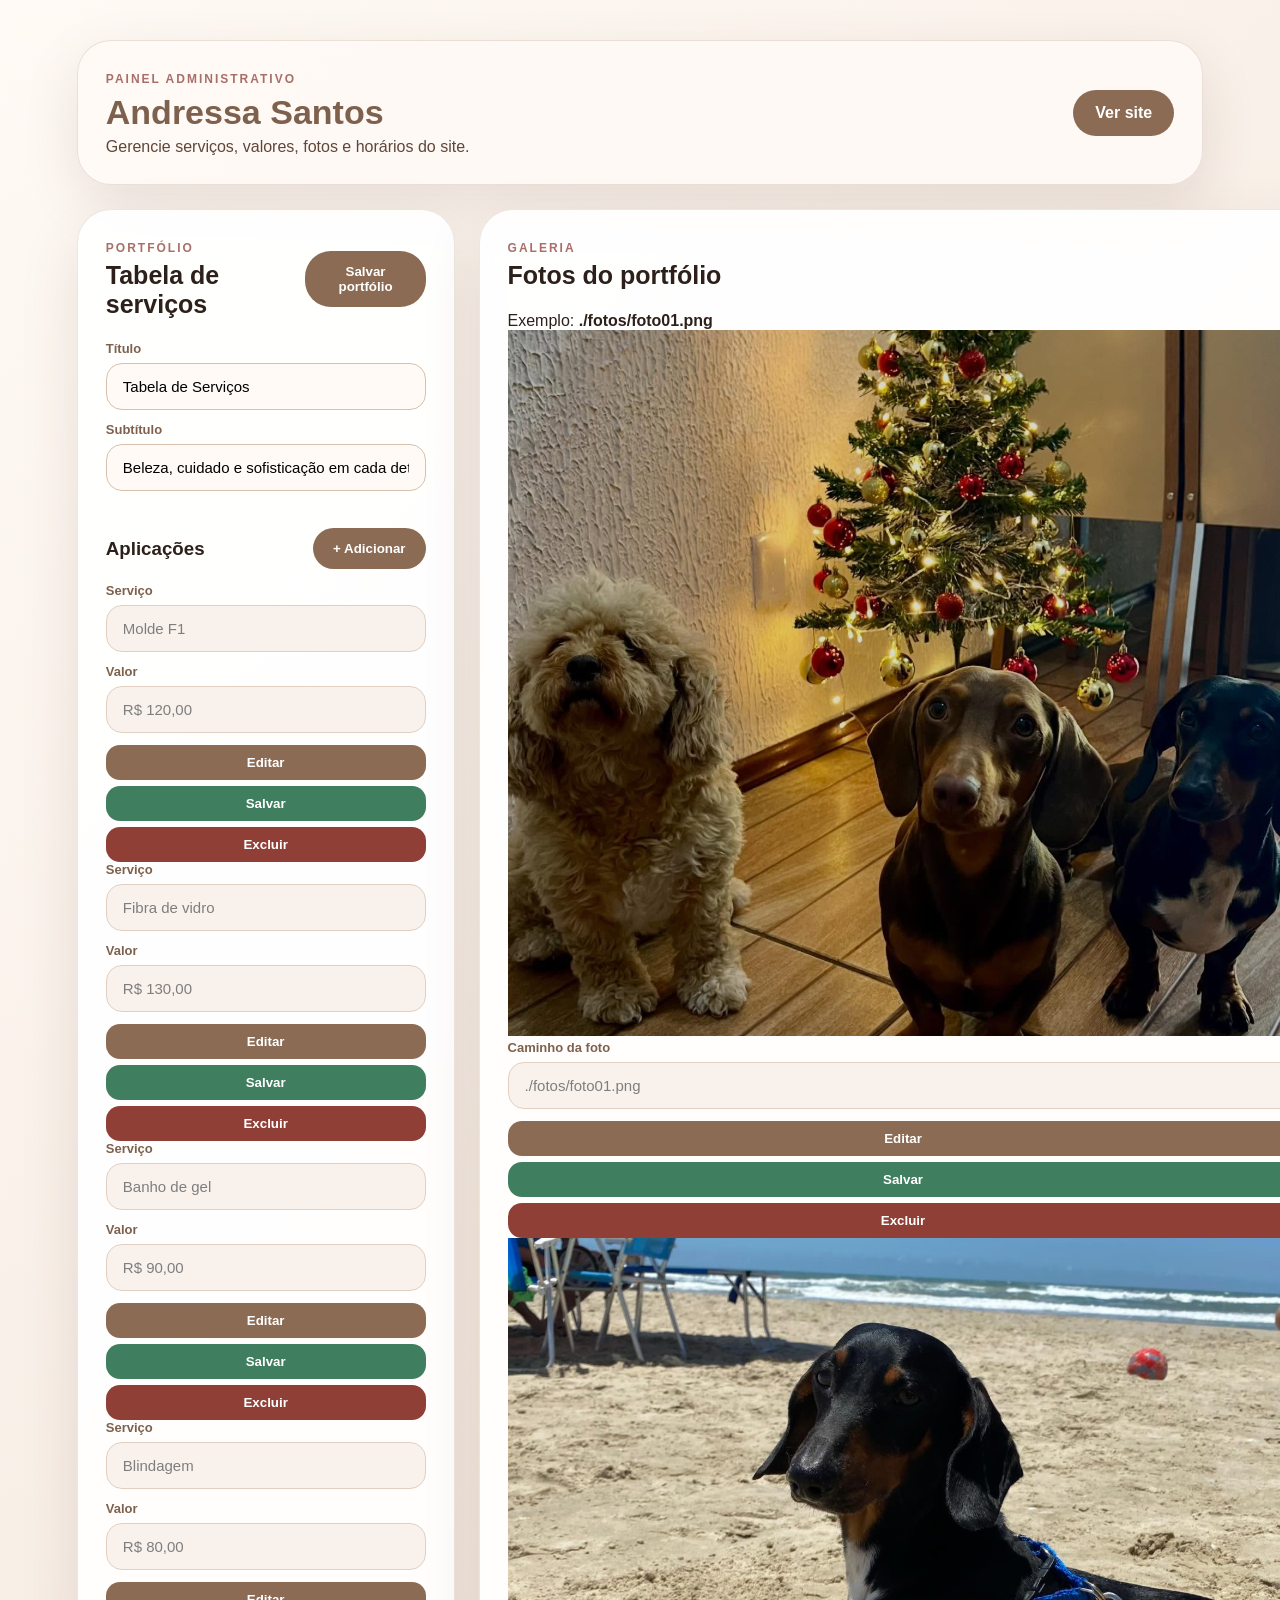
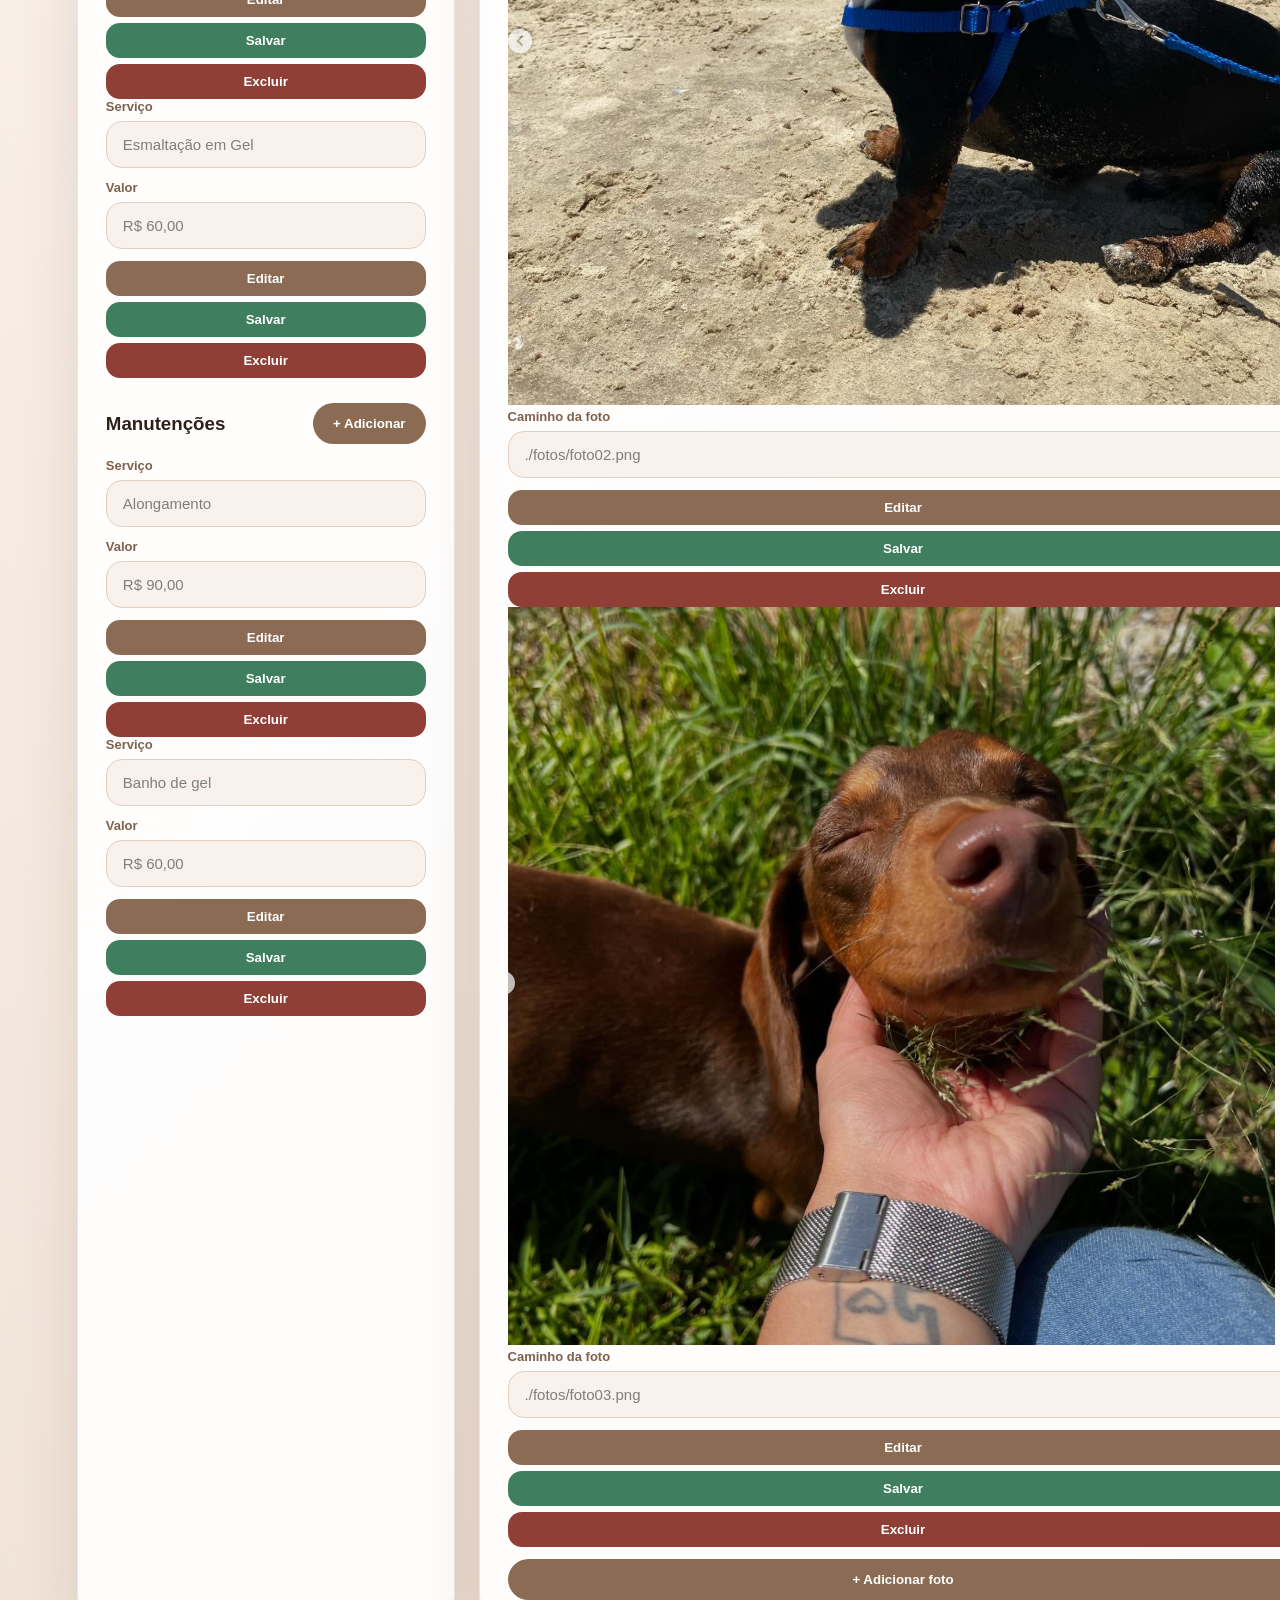
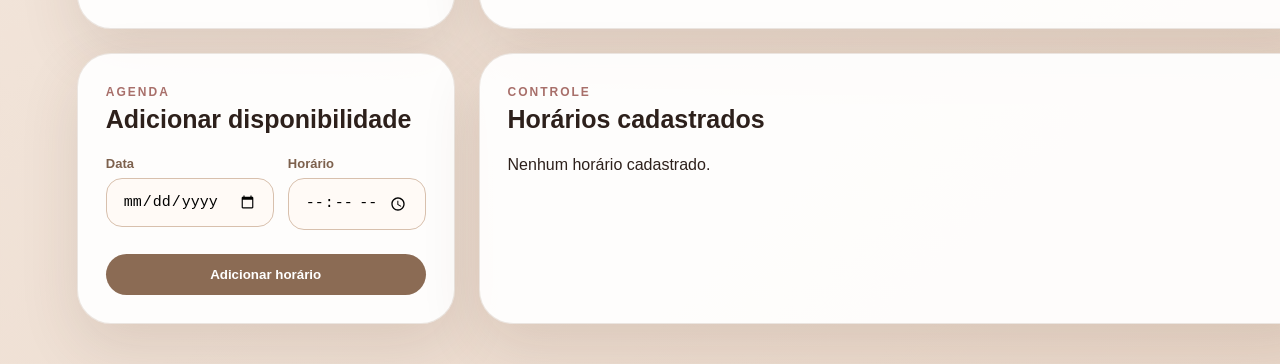
==== commit cffa739b: "Novo portfolio premium" ====
--- a/admin.html
+++ b/admin.html
@@ -113,9 +113,22 @@
   </div>
 </section>
 
+<div id="modalConfirmacao" class="modal-confirmacao escondido-modal">
+  <div class="modal-confirmacao-box">
+    <h3>Confirmar exclusão</h3>
+    <p id="textoConfirmacao">Tem certeza que deseja excluir?</p>
+
+    <div class="modal-confirmacao-acoes">
+      <button class="btn-cancelar-modal" onclick="fecharConfirmacao()">Cancelar</button>
+      <button class="btn-confirmar-modal" onclick="confirmarExclusao()">Excluir</button>
+    </div>
+  </div>
+</div>
+
 <script>
   let disponibilidades = JSON.parse(localStorage.getItem("disponibilidades")) || [];
   let editandoIndex = null;
+  let acaoConfirmada = null;
 
   const portfolioPadrao = {
     titulo: "Tabela de Serviços",
@@ -155,6 +168,25 @@
     }, 2600);
   }
 
+  function abrirConfirmacao(texto, callback) {
+    document.getElementById("textoConfirmacao").innerText = texto;
+    document.getElementById("modalConfirmacao").classList.remove("escondido-modal");
+    acaoConfirmada = callback;
+  }
+
+  function fecharConfirmacao() {
+    document.getElementById("modalConfirmacao").classList.add("escondido-modal");
+    acaoConfirmada = null;
+  }
+
+  function confirmarExclusao() {
+    if (acaoConfirmada) {
+      acaoConfirmada();
+    }
+
+    fecharConfirmacao();
+  }
+
   function salvarStoragePortfolio() {
     localStorage.setItem("portfolioConfig", JSON.stringify(portfolioConfig));
   }
@@ -236,14 +268,12 @@
   function excluirServico(tipo, index) {
     const nome = portfolioConfig[tipo][index].nome;
 
-    if (!confirm(`Tem certeza que deseja excluir "${nome}"?`)) {
-      return;
-    }
-
-    portfolioConfig[tipo].splice(index, 1);
-    salvarStoragePortfolio();
-    renderizarPortfolioAdmin();
-    mostrarMensagem("Serviço excluído.");
+    abrirConfirmacao(`Deseja excluir "${nome}"?`, () => {
+      portfolioConfig[tipo].splice(index, 1);
+      salvarStoragePortfolio();
+      renderizarPortfolioAdmin();
+      mostrarMensagem("Serviço excluído.");
+    });
   }
 
   function renderizarFotosPortfolioAdmin() {
@@ -304,14 +334,12 @@
   }
 
   function excluirFotoPortfolio(index) {
-    if (!confirm("Tem certeza que deseja excluir esta foto?")) {
-      return;
-    }
-
-    portfolioConfig.fotos.splice(index, 1);
-    salvarStoragePortfolio();
-    renderizarFotosPortfolioAdmin();
-    mostrarMensagem("Foto excluída.");
+    abrirConfirmacao("Deseja excluir esta foto?", () => {
+      portfolioConfig.fotos.splice(index, 1);
+      salvarStoragePortfolio();
+      renderizarFotosPortfolioAdmin();
+      mostrarMensagem("Foto excluída.");
+    });
   }
 
   function salvarPortfolio() {
@@ -375,14 +403,12 @@
   }
 
   function excluirHorario(index) {
-    if (!confirm("Tem certeza que deseja excluir este horário?")) {
-      return;
-    }
-
-    disponibilidades.splice(index, 1);
-    salvarAutomatico();
-    renderizarHorarios();
-    mostrarMensagem("Horário excluído.");
+    abrirConfirmacao("Deseja excluir este horário?", () => {
+      disponibilidades.splice(index, 1);
+      salvarAutomatico();
+      renderizarHorarios();
+      mostrarMensagem("Horário excluído.");
+    });
   }
 
   function salvarAutomatico() {
--- a/style.css
+++ b/style.css
@@ -689,191 +689,120 @@
 }
 
 .admin-servico-item{
-  display:grid;
-  grid-template-columns:1fr 150px 90px;
-  gap:10px;
-  align-items:end;
-  padding:12px;
-  border-radius:22px;
-  background:#fbf6f0;
-  border:1px solid rgba(216,192,173,0.85);
-  margin-bottom:10px;
-}
-
+  grid-template-columns:1fr 150px 110px;
+}
+
+.admin-foto-item{
+  grid-template-columns:76px 1fr 110px;
+}
+
+.admin-acoes-item{
+  display:flex;
+  flex-direction:column;
+  gap:6px;
+}
+
+.admin-edit,
+.admin-save-small,
 .admin-delete{
+  width:100%;
   border:none;
-  background:#2d201b;
-  color:white;
-  border-radius:16px;
-  padding:14px 12px;
+  color:white;
+  border-radius:14px;
+  padding:10px 12px;
   font-weight:900;
   cursor:pointer;
 }
 
-.admin-ajuda{
+.admin-edit{
+  background:#8b6b54;
+}
+
+.admin-save-small{
+  background:#3f7f5f;
+}
+
+.admin-delete{
+  background:#8f3f35;
+}
+
+.admin-servico-item input:disabled,
+.admin-foto-item input:disabled{
+  opacity:0.75;
+  background:#f7eee7;
+  cursor:not-allowed;
+}
+
+.modal-confirmacao{
+  position:fixed;
+  inset:0;
+  z-index:99999;
+  background:rgba(35,22,17,0.48);
+  backdrop-filter:blur(6px);
+  display:flex;
+  align-items:center;
+  justify-content:center;
+  padding:20px;
+}
+
+.escondido-modal{
+  display:none;
+}
+
+.modal-confirmacao-box{
+  width:100%;
+  max-width:420px;
+  background:#fffaf6;
+  border-radius:28px;
+  padding:28px;
+  box-shadow:0 25px 80px rgba(0,0,0,0.25);
+  text-align:center;
+  border:1px solid #d8c0ad;
+}
+
+.modal-confirmacao-box h3{
+  font-size:24px;
+  color:#2d201b;
+  margin-bottom:10px;
+}
+
+.modal-confirmacao-box p{
   color:#5f4639;
   line-height:1.5;
-  margin-bottom:16px;
-}
-
-.admin-foto-item{
-  display:grid;
-  grid-template-columns:76px 1fr 90px;
-  gap:10px;
-  align-items:center;
-  padding:12px;
-  border-radius:22px;
-  background:#fbf6f0;
-  border:1px solid rgba(216,192,173,0.85);
-  margin-bottom:10px;
-}
-
-.admin-preview{
-  width:76px;
-  height:76px;
+  margin-bottom:24px;
+}
+
+.modal-confirmacao-acoes{
+  display:flex;
+  gap:12px;
+}
+
+.modal-confirmacao-acoes button{
+  flex:1;
+  border:none;
+  padding:14px;
   border-radius:18px;
-  overflow:hidden;
-  background:#ead8ca;
-}
-
-.admin-preview img{
-  width:100%;
-  height:100%;
-  object-fit:cover;
-}
-
-.admin-horario-item{
-  display:flex;
-  justify-content:space-between;
-  align-items:center;
-  gap:14px;
-  padding:16px;
-  border-radius:22px;
-  background:#fbf6f0;
-  border:1px solid #d8c0ad;
-  margin-bottom:10px;
-}
-
-.admin-horario-item.ocupado{
-  background:#fff0ee;
-  border-color:#b55a50;
-}
-
-.admin-horario-item strong{
-  display:block;
-}
-
-.admin-horario-item span{
-  font-weight:900;
-  color:#7d614d;
-}
-
-.admin-horario-item small{
-  display:block;
-  margin-top:4px;
-  font-weight:900;
-  color:#8b6b54;
-}
-
-.admin-horario-acoes{
-  display:flex;
-  gap:8px;
-  flex-wrap:wrap;
-}
-
-.admin-horario-acoes button{
-  border:none;
-  background:#8b6b54;
-  color:white;
-  padding:10px 12px;
-  border-radius:16px;
   font-weight:900;
   cursor:pointer;
 }
 
-.admin-horario-acoes .danger{
-  background:#2d201b;
-}
-
-.admin-vazio{
-  color:#7d614d;
-  font-weight:800;
-  padding:15px;
-  background:#fbf6f0;
-  border-radius:18px;
+.btn-cancelar-modal{
+  background:#e9d8c8;
+  color:#5f4639;
+}
+
+.btn-confirmar-modal{
+  background:#8f3f35;
+  color:white;
 }
 
 @media(max-width:900px){
-  .admin-header,
-  .admin-card-top{
+  .admin-servico-item,
+  .admin-foto-item{
+    grid-template-columns:1fr;
+  }
+
+  .modal-confirmacao-acoes{
     flex-direction:column;
-    align-items:flex-start;
-  }
-
-  .admin-grid{
-    grid-template-columns:1fr;
-  }
-
-  .admin-servico-item,
-  .admin-foto-item,
-  .duas-colunas{
-    grid-template-columns:1fr;
-  }
-
-  .admin-preview{
-    width:100%;
-    height:170px;
-  }
-
-  .admin-horario-item{
-    flex-direction:column;
-    align-items:flex-start;
-  }
-}
-
-.admin-acoes-item {
-  display: flex;
-  gap: 8px;
-  align-items: end;
-}
-
-.admin-edit {
-  border: none;
-  background: #8b6b54;
-  color: white;
-  border-radius: 16px;
-  padding: 14px 12px;
-  font-weight: 900;
-  cursor: pointer;
-}
-
-.admin-save-small {
-  border: none;
-  background: #3f7f5f;
-  color: white;
-  border-radius: 16px;
-  padding: 14px 12px;
-  font-weight: 900;
-  cursor: pointer;
-}
-
-.admin-servico-item {
-  grid-template-columns: 1fr 150px 250px;
-}
-
-.admin-servico-item input:disabled {
-  opacity: 0.75;
-  background: #f7eee7;
-  cursor: not-allowed;
-}
-
-@media(max-width:900px) {
-  .admin-servico-item {
-    grid-template-columns: 1fr;
-  }
-
-  .admin-acoes-item {
-    flex-direction: column;
-    align-items: stretch;
   }
 }
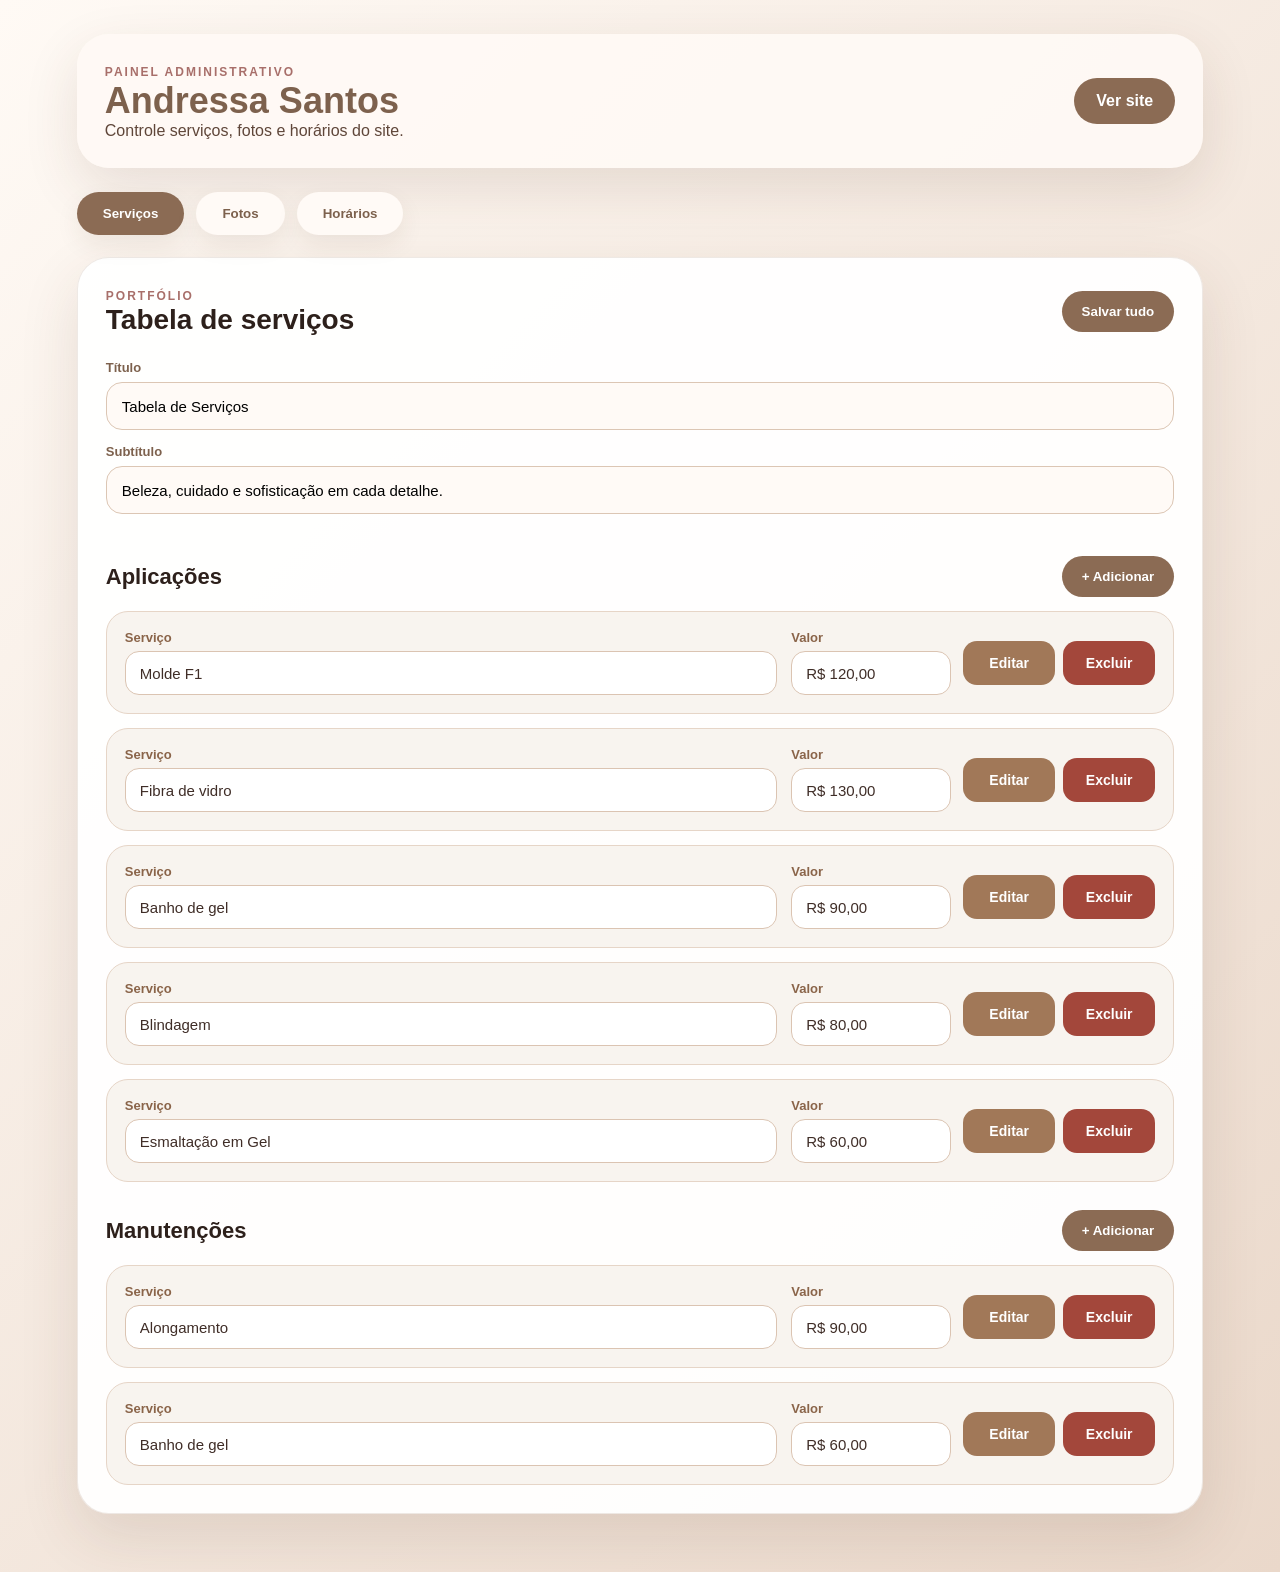
==== commit 6abe61e8: "Atualização" ====
--- a/admin.html
+++ b/admin.html
@@ -9,81 +9,92 @@
 
 <body class="admin-page">
 
-<section class="admin-layout">
-  <div class="admin-shell">
-
-    <div class="admin-header">
-      <div>
-        <span>Painel administrativo</span>
-        <h1>Andressa Santos</h1>
-        <p>Gerencie serviços, valores, fotos e horários do site.</p>
-      </div>
-
-      <a href="index.html" class="admin-link">Ver site</a>
+<section class="admin-premium">
+
+  <header class="admin-topbar">
+    <div>
+      <span>Painel Administrativo</span>
+      <h1>Andressa Santos</h1>
+      <p>Controle serviços, fotos e horários do site.</p>
     </div>
 
-    <div id="mensagemAdmin" class="mensagem-admin"></div>
-
-    <div class="admin-grid">
-
-      <div class="admin-card">
-        <div class="admin-card-top">
+    <a href="index.html" class="admin-ver-site">Ver site</a>
+  </header>
+
+  <div id="mensagemAdmin" class="mensagem-admin"></div>
+
+  <div class="admin-tabs">
+    <button class="tab-btn ativo" onclick="abrirAba('servicos', this)">Serviços</button>
+    <button class="tab-btn" onclick="abrirAba('fotos', this)">Fotos</button>
+    <button class="tab-btn" onclick="abrirAba('horarios', this)">Horários</button>
+  </div>
+
+  <main class="admin-container">
+
+    <section id="aba-servicos" class="admin-aba ativa">
+      <div class="admin-card-premium">
+        <div class="admin-card-header">
           <div>
             <span>Portfólio</span>
             <h2>Tabela de serviços</h2>
           </div>
-          <button class="admin-save" onclick="salvarPortfolio()">Salvar portfólio</button>
-        </div>
-
-        <div class="admin-form">
+
+          <button class="btn-salvar-principal" onclick="salvarPortfolio()">Salvar tudo</button>
+        </div>
+
+        <div class="admin-form-premium">
           <label>Título</label>
-          <input type="text" id="portfolioTituloAdmin" placeholder="Título">
+          <input type="text" id="portfolioTituloAdmin">
 
           <label>Subtítulo</label>
-          <input type="text" id="portfolioSubtituloAdmin" placeholder="Subtítulo">
-        </div>
-
-        <div class="admin-section-title">
+          <input type="text" id="portfolioSubtituloAdmin">
+        </div>
+
+        <div class="admin-section-head">
           <h3>Aplicações</h3>
           <button onclick="adicionarServico('aplicacoes')">+ Adicionar</button>
         </div>
 
         <div id="listaAplicacoesAdmin"></div>
 
-        <div class="admin-section-title">
+        <div class="admin-section-head">
           <h3>Manutenções</h3>
           <button onclick="adicionarServico('manutencoes')">+ Adicionar</button>
         </div>
 
         <div id="listaManutencoesAdmin"></div>
       </div>
-
-      <div class="admin-card">
-        <div class="admin-card-top">
+    </section>
+
+    <section id="aba-fotos" class="admin-aba">
+      <div class="admin-card-premium">
+        <div class="admin-card-header">
           <div>
             <span>Galeria</span>
             <h2>Fotos do portfólio</h2>
           </div>
-        </div>
-
-        <p class="admin-ajuda">
-          Exemplo: <strong>./fotos/foto01.png</strong>
-        </p>
+
+          <button class="btn-salvar-principal" onclick="salvarPortfolio()">Salvar fotos</button>
+        </div>
+
+        <p class="admin-dica">Exemplo de caminho: <strong>./fotos/foto01.png</strong></p>
 
         <div id="listaFotosPortfolioAdmin"></div>
 
-        <button class="admin-save full" onclick="adicionarFotoPortfolio()">+ Adicionar foto</button>
+        <button class="btn-add-full" onclick="adicionarFotoPortfolio()">+ Adicionar foto</button>
       </div>
-
-      <div class="admin-card">
-        <div class="admin-card-top">
+    </section>
+
+    <section id="aba-horarios" class="admin-aba">
+      <div class="admin-card-premium">
+        <div class="admin-card-header">
           <div>
             <span>Agenda</span>
-            <h2>Adicionar disponibilidade</h2>
-          </div>
-        </div>
-
-        <div class="admin-form duas-colunas">
+            <h2>Adicionar horário</h2>
+          </div>
+        </div>
+
+        <div class="admin-form-horario">
           <div>
             <label>Data</label>
             <input type="date" id="adminData">
@@ -93,13 +104,13 @@
             <label>Horário</label>
             <input type="time" id="adminHorario">
           </div>
-        </div>
-
-        <button class="admin-save full" onclick="adicionarHorario()">Adicionar horário</button>
+
+          <button onclick="adicionarHorario()">Adicionar horário</button>
+        </div>
       </div>
 
-      <div class="admin-card">
-        <div class="admin-card-top">
+      <div class="admin-card-premium">
+        <div class="admin-card-header">
           <div>
             <span>Controle</span>
             <h2>Horários cadastrados</h2>
@@ -108,9 +119,9 @@
 
         <div id="listaHorarios"></div>
       </div>
-
-    </div>
-  </div>
+    </section>
+
+  </main>
 </section>
 
 <div id="modalConfirmacao" class="modal-confirmacao escondido-modal">
@@ -158,6 +169,14 @@
     status: item.status || "disponivel"
   }));
 
+  function abrirAba(nome, botao) {
+    document.querySelectorAll(".admin-aba").forEach(aba => aba.classList.remove("ativa"));
+    document.querySelectorAll(".tab-btn").forEach(btn => btn.classList.remove("ativo"));
+
+    document.getElementById(`aba-${nome}`).classList.add("ativa");
+    botao.classList.add("ativo");
+  }
+
   function mostrarMensagem(texto) {
     const msg = document.getElementById("mensagemAdmin");
     msg.innerText = texto;
@@ -165,7 +184,7 @@
 
     setTimeout(() => {
       msg.classList.remove("ativo");
-    }, 2600);
+    }, 2500);
   }
 
   function abrirConfirmacao(texto, callback) {
@@ -180,10 +199,7 @@
   }
 
   function confirmarExclusao() {
-    if (acaoConfirmada) {
-      acaoConfirmada();
-    }
-
+    if (acaoConfirmada) acaoConfirmada();
     fecharConfirmacao();
   }
 
@@ -206,7 +222,7 @@
 
     portfolioConfig[tipo].forEach((item, index) => {
       const div = document.createElement("div");
-      div.className = "admin-servico-item";
+      div.className = "servico-admin-card";
 
       div.innerHTML = `
         <div>
@@ -219,10 +235,9 @@
           <input id="${tipo}-preco-${index}" type="text" value="${item.preco}" disabled>
         </div>
 
-        <div class="admin-acoes-item">
-          <button class="admin-edit" onclick="editarLinhaServico('${tipo}', ${index})">Editar</button>
-          <button class="admin-save-small" onclick="salvarLinhaServico('${tipo}', ${index})">Salvar</button>
-          <button class="admin-delete" onclick="excluirServico('${tipo}', ${index})">Excluir</button>
+        <div class="botoes-servico-admin">
+          <button id="${tipo}-botao-${index}" class="btn-editar-servico" onclick="alternarEdicaoServico('${tipo}', ${index})">Editar</button>
+          <button class="btn-excluir-servico" onclick="excluirServico('${tipo}', ${index})">Excluir</button>
         </div>
       `;
 
@@ -230,19 +245,27 @@
     });
   }
 
-  function editarLinhaServico(tipo, index) {
-    document.getElementById(`${tipo}-nome-${index}`).disabled = false;
-    document.getElementById(`${tipo}-preco-${index}`).disabled = false;
-    document.getElementById(`${tipo}-nome-${index}`).focus();
-    mostrarMensagem("Agora você pode editar este serviço.");
-  }
-
-  function salvarLinhaServico(tipo, index) {
-    const nome = document.getElementById(`${tipo}-nome-${index}`).value.trim();
-    const preco = document.getElementById(`${tipo}-preco-${index}`).value.trim();
+  function alternarEdicaoServico(tipo, index) {
+    const inputNome = document.getElementById(`${tipo}-nome-${index}`);
+    const inputPreco = document.getElementById(`${tipo}-preco-${index}`);
+    const botao = document.getElementById(`${tipo}-botao-${index}`);
+
+    const estaEditando = !inputNome.disabled;
+
+    if (!estaEditando) {
+      inputNome.disabled = false;
+      inputPreco.disabled = false;
+      inputNome.focus();
+      botao.innerText = "Salvar";
+      botao.classList.add("salvando");
+      return;
+    }
+
+    const nome = inputNome.value.trim();
+    const preco = inputPreco.value.trim();
 
     if (!nome || !preco) {
-      mostrarMensagem("Preencha o nome e o valor.");
+      mostrarMensagem("Preencha o serviço e o valor.");
       return;
     }
 
@@ -250,7 +273,12 @@
     portfolioConfig[tipo][index].preco = preco;
 
     salvarStoragePortfolio();
-    renderizarPortfolioAdmin();
+
+    inputNome.disabled = true;
+    inputPreco.disabled = true;
+    botao.innerText = "Editar";
+    botao.classList.remove("salvando");
+
     mostrarMensagem("Serviço salvo com sucesso!");
   }
 
@@ -262,7 +290,7 @@
 
     salvarStoragePortfolio();
     renderizarPortfolioAdmin();
-    mostrarMensagem("Serviço adicionado. Clique em Editar para alterar.");
+    mostrarMensagem("Serviço adicionado.");
   }
 
   function excluirServico(tipo, index) {
@@ -282,22 +310,15 @@
 
     portfolioConfig.fotos.forEach((foto, index) => {
       const div = document.createElement("div");
-      div.className = "admin-foto-item";
+      div.className = "foto-admin-card";
 
       div.innerHTML = `
-        <div class="admin-preview">
-          <img src="${foto}" alt="Prévia da foto">
-        </div>
-
-        <div>
-          <label>Caminho da foto</label>
-          <input id="foto-${index}" type="text" value="${foto}" disabled>
-        </div>
-
-        <div class="admin-acoes-item">
-          <button class="admin-edit" onclick="editarFotoLinha(${index})">Editar</button>
-          <button class="admin-save-small" onclick="salvarFotoLinha(${index})">Salvar</button>
-          <button class="admin-delete" onclick="excluirFotoPortfolio(${index})">Excluir</button>
+        <img src="${foto}" alt="Foto">
+        <input id="foto-${index}" type="text" value="${foto}" disabled>
+
+        <div class="botoes-servico-admin">
+          <button id="foto-botao-${index}" class="btn-editar-servico" onclick="alternarEdicaoFoto(${index})">Editar</button>
+          <button class="btn-excluir-servico" onclick="excluirFotoPortfolio(${index})">Excluir</button>
         </div>
       `;
 
@@ -305,14 +326,21 @@
     });
   }
 
-  function editarFotoLinha(index) {
-    document.getElementById(`foto-${index}`).disabled = false;
-    document.getElementById(`foto-${index}`).focus();
-    mostrarMensagem("Agora você pode editar o caminho da foto.");
-  }
-
-  function salvarFotoLinha(index) {
-    const valor = document.getElementById(`foto-${index}`).value.trim();
+  function alternarEdicaoFoto(index) {
+    const input = document.getElementById(`foto-${index}`);
+    const botao = document.getElementById(`foto-botao-${index}`);
+
+    const estaEditando = !input.disabled;
+
+    if (!estaEditando) {
+      input.disabled = false;
+      input.focus();
+      botao.innerText = "Salvar";
+      botao.classList.add("salvando");
+      return;
+    }
+
+    const valor = input.value.trim();
 
     if (!valor) {
       mostrarMensagem("Preencha o caminho da foto.");
@@ -320,8 +348,12 @@
     }
 
     portfolioConfig.fotos[index] = valor;
-
     salvarStoragePortfolio();
+
+    input.disabled = true;
+    botao.innerText = "Editar";
+    botao.classList.remove("salvando");
+
     renderizarFotosPortfolioAdmin();
     mostrarMensagem("Foto salva com sucesso!");
   }
@@ -330,7 +362,7 @@
     portfolioConfig.fotos.push("./fotos/foto01.png");
     salvarStoragePortfolio();
     renderizarFotosPortfolioAdmin();
-    mostrarMensagem("Foto adicionada. Clique em Editar para alterar.");
+    mostrarMensagem("Foto adicionada.");
   }
 
   function excluirFotoPortfolio(index) {
@@ -347,6 +379,7 @@
     portfolioConfig.subtitulo = document.getElementById("portfolioSubtituloAdmin").value.trim();
 
     salvarStoragePortfolio();
+    renderizarPortfolioAdmin();
     mostrarMensagem("Portfólio salvo com sucesso!");
   }
 
@@ -433,19 +466,19 @@
       .sort((a, b) => `${a.data}${a.horario}`.localeCompare(`${b.data}${b.horario}`))
       .forEach((item, index) => {
         const card = document.createElement("div");
-        card.className = `admin-horario-item ${item.status === "ocupado" ? "ocupado" : ""}`;
+        card.className = `horario-admin-card ${item.status === "ocupado" ? "ocupado" : ""}`;
 
         const textoStatus = item.status === "ocupado" ? "Ocupado" : "Disponível";
         const botaoStatus = item.status === "ocupado" ? "Liberar" : "Ocupar";
 
         card.innerHTML = `
-          <div>
+          <div class="horario-info">
             <strong>${formatarData(item.data)}</strong>
             <span>${item.horario}</span>
             <small>${textoStatus}</small>
           </div>
 
-          <div class="admin-horario-acoes">
+          <div class="horario-botoes">
             <button onclick="editarHorario(${index})">Editar</button>
             <button onclick="alternarStatus(${index})">${botaoStatus}</button>
             <button class="danger" onclick="excluirHorario(${index})">Excluir</button>
--- a/style.css
+++ b/style.css
@@ -805,4 +805,394 @@
   .modal-confirmacao-acoes{
     flex-direction:column;
   }
+}
+
+/* GALERIA ADMIN PREMIUM */
+
+.admin-foto-item{
+  display:grid;
+  grid-template-columns:60px 1fr;
+  gap:14px;
+  align-items:center;
+
+  padding:14px;
+  margin-bottom:14px;
+
+  border-radius:22px;
+  background:#fbf7f3;
+  border:1px solid #e5d2c2;
+}
+
+/* FOTO PEQUENA */
+
+.admin-preview{
+  width:60px;
+  height:60px;
+  border-radius:16px;
+  overflow:hidden;
+  border:2px solid #fff;
+  box-shadow:0 6px 18px rgba(0,0,0,0.08);
+}
+
+.admin-preview img{
+  width:100%;
+  height:100%;
+  object-fit:cover;
+  display:block;
+}
+
+/* INPUT */
+
+.admin-foto-item input{
+  width:100%;
+  height:48px;
+
+  border:none;
+  outline:none;
+
+  padding:0 16px;
+
+  border-radius:16px;
+
+  background:white;
+
+  font-size:15px;
+
+  border:1px solid #dcc6b4;
+}
+
+/* LABEL */
+
+.admin-foto-item label{
+  display:block;
+  margin-bottom:8px;
+
+  color:#8b6b54;
+  font-size:13px;
+  font-weight:800;
+}
+
+/* BOTÕES */
+
+.admin-acoes-item{
+  display:flex;
+  gap:10px;
+  margin-top:12px;
+}
+
+.admin-edit,
+.admin-save-small,
+.admin-delete{
+  flex:1;
+
+  height:42px;
+
+  border:none;
+  border-radius:14px;
+
+  color:white;
+  font-weight:800;
+
+  cursor:pointer;
+
+  transition:.25s;
+}
+
+.admin-edit{
+  background:#9a775d;
+}
+
+.admin-save-small{
+  background:#3f7f5f;
+}
+
+.admin-delete{
+  background:#8f3f35;
+}
+
+.admin-edit:hover,
+.admin-save-small:hover,
+.admin-delete:hover{
+  transform:translateY(-2px);
+}
+
+/* BOTÃO ADICIONAR FOTO */
+
+.admin-save.full{
+  margin-top:18px;
+
+  height:52px;
+
+  border:none;
+  border-radius:18px;
+
+  background:linear-gradient(135deg,#9a775d,#7d614d);
+
+  color:white;
+
+  font-size:16px;
+  font-weight:900;
+
+  cursor:pointer;
+
+  transition:.25s;
+}
+
+.admin-save.full:hover{
+  transform:translateY(-2px);
+  box-shadow:0 12px 25px rgba(0,0,0,0.12);
+}
+/* ADMIN DEFINITIVO PREMIUM */
+
+.admin-premium{
+  min-height:100vh;
+  padding:34px 6%;
+  background:linear-gradient(135deg,#fffaf5,#ead8ca);
+}
+
+.admin-topbar{
+  max-width:1180px;
+  margin:0 auto 24px;
+  padding:28px;
+  border-radius:32px;
+  background:rgba(255,250,246,.92);
+  box-shadow:0 20px 55px rgba(79,51,31,.12);
+  display:flex;
+  justify-content:space-between;
+  align-items:center;
+  gap:20px;
+}
+
+.admin-topbar span,
+.admin-card-header span{
+  color:#a86f6a;
+  text-transform:uppercase;
+  letter-spacing:2px;
+  font-size:12px;
+  font-weight:900;
+}
+
+.admin-topbar h1{
+  font-size:36px;
+  color:#7d614d;
+}
+
+.admin-topbar p{
+  color:#5f4639;
+}
+
+.admin-ver-site{
+  text-decoration:none;
+  background:#8b6b54;
+  color:white;
+  padding:14px 22px;
+  border-radius:26px;
+  font-weight:900;
+}
+
+.admin-tabs{
+  max-width:1180px;
+  margin:0 auto 22px;
+  display:flex;
+  gap:12px;
+}
+
+.tab-btn{
+  border:none;
+  padding:14px 26px;
+  border-radius:24px;
+  background:#fffaf6;
+  color:#7d614d;
+  font-weight:900;
+  cursor:pointer;
+  box-shadow:0 10px 25px rgba(79,51,31,.08);
+}
+
+.tab-btn.ativo{
+  background:#8b6b54;
+  color:white;
+}
+
+.admin-container{
+  max-width:1180px;
+  margin:0 auto;
+}
+
+.admin-aba{
+  display:none;
+}
+
+.admin-aba.ativa{
+  display:block;
+}
+
+.admin-card-premium{
+  background:rgba(255,255,255,.94);
+  border-radius:32px;
+  padding:28px;
+  box-shadow:0 22px 60px rgba(79,51,31,.12);
+  border:1px solid rgba(139,107,84,.15);
+  margin-bottom:24px;
+}
+
+.admin-card-header{
+  display:flex;
+  justify-content:space-between;
+  align-items:center;
+  gap:20px;
+  margin-bottom:24px;
+}
+
+.admin-card-header h2{
+  font-size:28px;
+  color:#2d201b;
+}
+
+.btn-salvar-principal,
+.btn-add-full,
+.admin-section-head button,
+.admin-form-horario button{
+  border:none;
+  background:#8b6b54;
+  color:white;
+  padding:13px 20px;
+  border-radius:24px;
+  font-weight:900;
+  cursor:pointer;
+}
+
+.admin-form-premium label,
+.servico-admin-card label,
+.admin-form-horario label{
+  display:block;
+  font-size:13px;
+  font-weight:900;
+  color:#7d614d;
+  margin-bottom:7px;
+}
+
+.admin-form-premium input,
+.servico-admin-card input,
+.foto-admin-card input,
+.admin-form-horario input{
+  width:100%;
+  height:48px;
+  border-radius:16px;
+  border:1px solid #dcc6b4;
+  background:#fffaf6;
+  padding:0 15px;
+  font-size:15px;
+  outline:none;
+}
+
+.admin-form-premium input{
+  margin-bottom:14px;
+}
+
+.admin-section-head{
+  margin:28px 0 14px;
+  display:flex;
+  align-items:center;
+  justify-content:space-between;
+}
+
+.admin-section-head h3{
+  font-size:22px;
+  color:#2d201b;
+}
+
+.servico-admin-card{
+  display:grid;
+  grid-template-columns: 1fr 160px 190px;
+  gap:14px;
+  align-items:center;
+
+  padding:18px;
+  margin-top:14px;
+
+  border-radius:22px;
+  background:#f8f4ef;
+  border:1px solid #e6d5c7;
+}
+
+.servico-admin-card label{
+  font-size:13px;
+  font-weight:700;
+  color:#8a6449;
+
+  margin-bottom:6px;
+  display:block;
+}
+
+.servico-admin-card input{
+  width:100%;
+  height:44px;
+
+  border-radius:14px;
+  border:1px solid #dbc4b2;
+
+  padding:0 14px;
+
+  background:white;
+
+  font-size:15px;
+  color:#3f2d27;
+}
+
+.botoes-servico-admin{
+  display:flex;
+  gap:8px;
+  justify-content:flex-end;
+}
+
+.btn-editar-servico,
+.btn-excluir-servico{
+  height:44px;
+  min-width:92px;
+
+  border:none;
+  border-radius:14px;
+
+  padding:0 16px;
+
+  font-size:14px;
+  font-weight:800;
+
+  cursor:pointer;
+  transition:0.22s ease;
+}
+
+.btn-editar-servico{
+  background:#a17858;
+  color:white;
+}
+
+.btn-editar-servico.salvando{
+  background:#2f7a57;
+}
+
+.btn-excluir-servico{
+  background:#a3473b;
+  color:white;
+}
+
+.btn-editar-servico:hover,
+.btn-excluir-servico:hover{
+  transform:translateY(-2px);
+}
+
+@media(max-width:900px){
+
+  .servico-admin-card{
+    grid-template-columns:1fr;
+  }
+
+  .botoes-servico-admin{
+    width:100%;
+  }
+
+  .botoes-servico-admin button{
+    flex:1;
+  }
+
 }
